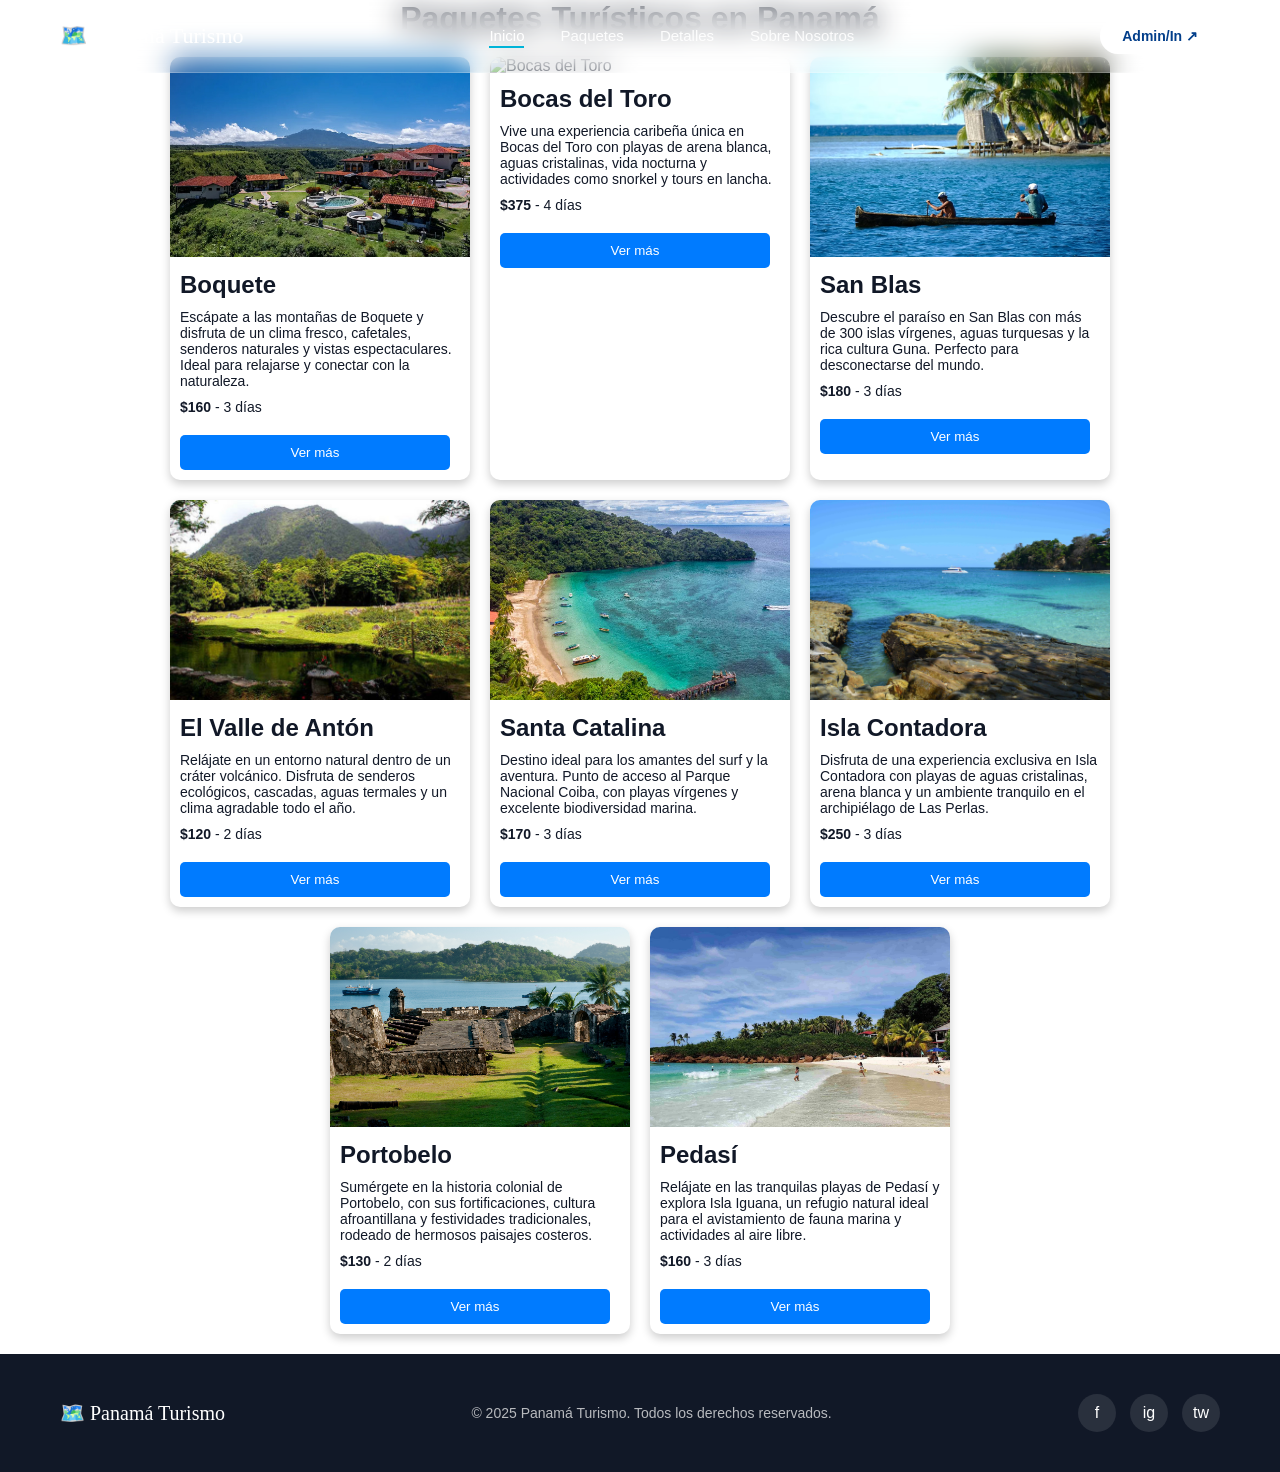
==== admin.html @ c40d99a5 "Cambios en navbar, footer y estilos generales" ====
<!DOCTYPE html>
<html lang="en">
<head>
    <meta charset="UTF-8">
    <link rel="stylesheet" href="css/adminE.css">
    <title>Administrador</title>
    <!--
    Archivo: admin.html
    Descripción: Panel administrativo simulado para visualizar reservas.
    -->
</head>
<body>
    
<script>
    const usuario = prompt("Usuario:");
    const password = prompt("Contraseña:");

    if (usuario !== "AdGS134" || password !== "grupo72026") {
        alert("Acceso denegado ");
        window.location.href = "paquetes.html"; // o index.html
    }
</script>
<h1 style="text-align:center;"> Panel de Administración</h1>

<div id="reservas"></div>

<script>
    const contenedor = document.getElementById("reservas");

    // Obtener reservas
    let reservas = JSON.parse(localStorage.getItem("reservas")) || [];

    if (reservas.length === 0) {
        contenedor.innerHTML = "<p>No hay reservas aún </p>";
    } else {
        reservas.forEach(r => {
            contenedor.innerHTML += `
        <div class="card-admin">
          <h3>${r.destino}</h3>
          <p><strong>Nombre:</strong> ${r.nombre}</p>
          <p><strong>Email:</strong> ${r.email}</p>
          <p><strong>Teléfono:</strong> ${r.telefono}</p>
          <p><strong>Fecha:</strong> ${r.fecha}</p>
          <p><strong>Personas:</strong> ${r.personas}</p>
          <p><strong>Notas:</strong> ${r.notas}</p>
        </div>
      `;
        });
    }
</script>

</body>
</html>
---- css/adminE.css ----
/* Fondo general */
body {
    font-family: 'Segoe UI', sans-serif;
    background: linear-gradient(135deg, #e3f2fd, #ffffff);
}

/* Contenedor */
#reservas {
    display: flex;
    flex-wrap: wrap;
    gap: 25px;
    padding: 30px;
    justify-content: center;
}

/* Tarjetas modernas */
.card-admin {
    width: 320px;
    background: white;
    border-radius: 15px;
    padding: 20px;
    box-shadow: 0 8px 20px rgba(0,0,0,0.15);
    transition: all 0.3s ease;
    position: relative;
}

/* Efecto hover */
.card-admin:hover {
    transform: translateY(-8px);
    box-shadow: 0 12px 25px rgba(0,0,0,0.2);
}

/* Título */
.card-admin h3 {
    color: #007BFF;
    margin-bottom: 10px;
}

/* Texto */
.card-admin p {
    margin: 6px 0;
    font-size: 14px;
}

/* Línea decorativa */
.card-admin::before {
    content: "";
    position: absolute;
    top: 0;
    left: 0;
    width: 100%;
    height: 5px;
    background: linear-gradient(90deg, #007BFF, #00c6ff);
    border-radius: 15px 15px 0 0;
}
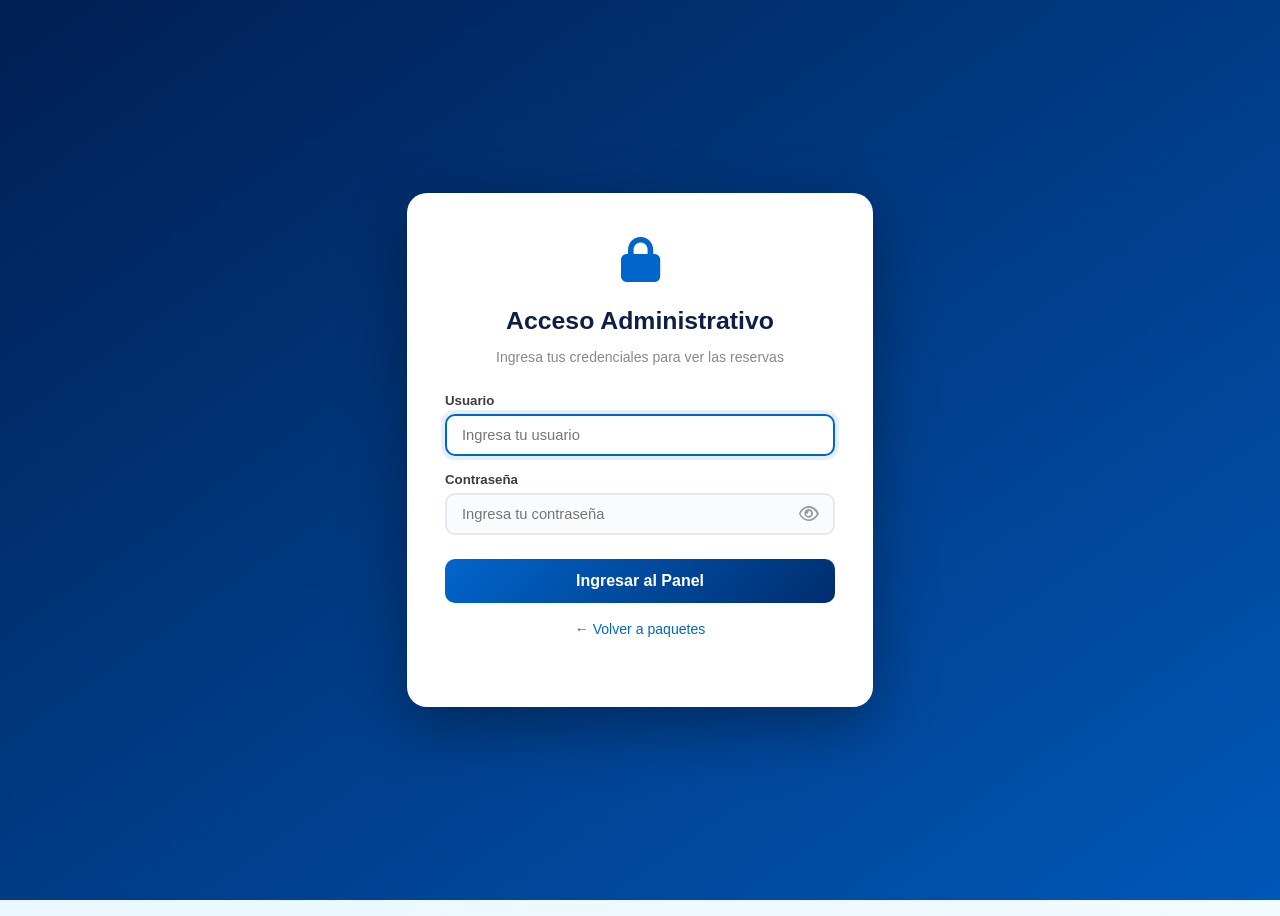
==== commit c6a64e27: "inicio de funcion web" ====
--- a/admin.html
+++ b/admin.html
@@ -1,53 +1,338 @@
 <!DOCTYPE html>
-<html lang="en">
+<html lang="es">
+
 <head>
     <meta charset="UTF-8">
+    <meta name="viewport" content="width=device-width, initial-scale=1">
+    <title>Panel de Administración - Viajes Panamá</title>
     <link rel="stylesheet" href="css/adminE.css">
-    <title>Administrador</title>
+    <!-- librería de íconos -->
+    <link rel="stylesheet" href="https://cdnjs.cloudflare.com/ajax/libs/font-awesome/6.5.0/css/all.min.css">
     <!--
-    Archivo: admin.html
-    Descripción: Panel administrativo simulado para visualizar reservas.
+   
     -->
+    <style>
+        .overlay-login {
+            position: fixed;
+            inset: 0;
+            background: linear-gradient(145deg, #001f52, #0057b8);
+            z-index: 2000;
+            display: flex;
+            justify-content: center;
+            align-items: center;
+        }
+
+        .login-card {
+            background: white;
+            border-radius: 20px;
+            padding: 42px 38px;
+            width: 100%;
+            max-width: 390px;
+            box-shadow: 0 20px 60px rgba(0, 0, 0, 0.35);
+            text-align: center;
+        }
+
+        .login-icono {
+            font-size: 2.8rem;
+            margin-bottom: 10px;
+            color: #0066cc;
+        }
+
+        .login-card h2 {
+            font-size: 1.55rem;
+            font-weight: 700;
+            color: #0e1f45;
+            margin-bottom: 6px;
+        }
+
+        .login-card>p {
+            color: #888;
+            font-size: 0.88rem;
+            margin-bottom: 28px;
+        }
+
+        .login-grupo {
+            margin-bottom: 16px;
+            text-align: left;
+        }
+
+        .login-grupo label {
+            display: block;
+            font-size: 0.83rem;
+            font-weight: 600;
+            color: #3c3c3c;
+            margin-bottom: 6px;
+        }
+
+        .login-grupo input {
+            width: 100%;
+            padding: 11px 15px;
+            border: 2px solid #e5e8f0;
+            border-radius: 10px;
+            font-size: 0.92rem;
+            font-family: inherit;
+            background: #fafbfc;
+            transition: border-color 0.3s, box-shadow 0.3s;
+            box-sizing: border-box;
+        }
+
+        .login-grupo input:focus {
+            outline: none;
+            border-color: #0066cc;
+            background: white;
+            box-shadow: 0 0 0 4px rgba(0, 102, 204, 0.1);
+        }
+
+        /* Campo contraseña con botón "ver" */
+        .campo-pass {
+            position: relative;
+        }
+
+        .campo-pass input {
+            padding-right: 44px;
+        }
+
+        .btn-ver-pass {
+            position: absolute;
+            right: 10px;
+            top: 50%;
+            transform: translateY(-50%);
+            background: none;
+            border: none;
+            cursor: pointer;
+            font-size: 1.1rem;
+            color: #999;
+            transition: color 0.2s;
+        }
+
+        .btn-ver-pass:hover {
+            color: #a2a2a2;
+        }
+
+        .btn-ingresar {
+            width: 100%;
+            padding: 13px;
+            background: linear-gradient(135deg, #0066cc, #002d6e);
+            color: white;
+            border: none;
+            border-radius: 10px;
+            font-size: 1rem;
+            font-weight: 600;
+            cursor: pointer;
+            font-family: inherit;
+            margin-top: 8px;
+            transition: all 0.3s;
+        }
+
+        .btn-ingresar:hover {
+            transform: translateY(-2px);
+            box-shadow: 0 6px 20px rgba(0, 102, 204, 0.4);
+        }
+
+        .link-volver {
+            margin-top: 18px;
+            font-size: 0.83rem;
+        }
+
+        .link-volver a {
+            color: #0066cc;
+            text-decoration: none;
+        }
+
+        .link-volver a:hover {
+            text-decoration: underline;
+        }
+
+        /* ---- CONTENIDO DEL PANEL ---- */
+        #contenido-admin {
+            display: none;
+        }
+
+        .admin-header {
+            display: flex;
+            align-items: center;
+            justify-content: space-between;
+            padding: 20px 30px 0;
+            flex-wrap: wrap;
+            gap: 12px;
+        }
+
+        .admin-header h1 {
+            font-size: 1.7rem;
+            color: #0e1f45;
+        }
+
+        .btn-limpiar {
+            background: #fff0f0;
+            color: #c0392b;
+            border: 1px solid #f5c6c6;
+            padding: 9px 20px;
+            border-radius: 8px;
+            font-size: 0.88rem;
+            font-weight: 600;
+            cursor: pointer;
+            font-family: inherit;
+            transition: all 0.25s;
+        }
+
+        .btn-limpiar:hover {
+            background: #dc3545;
+            color: white;
+            border-color: #dc3545;
+        }
+
+        .sin-reservas {
+            text-align: center;
+            padding: 50px 20px;
+            color: #888;
+            font-size: 1.05rem;
+        }
+
+        .card-admin-numero {
+            font-size: 0.75rem;
+            color: #aaa;
+            font-weight: 600;
+            margin-bottom: 6px;
+        }
+
+        /* ---- FONDO CELESTE DEL PANEL ---- */
+        body {
+            background: linear-gradient(160deg, #cce8ff, #e8f6ff, #f0faff);
+            min-height: 100vh;
+        }
+
+        #contenido-admin {
+            display: none;
+            background: linear-gradient(160deg, #cce8ff, #e8f6ff, #f0faff);
+            min-height: 100vh;
+        }
+    </style>
 </head>
+
 <body>
-    
-<script>
-    const usuario = prompt("Usuario:");
-    const password = prompt("Contraseña:");
-
-    if (usuario !== "AdGS134" || password !== "grupo72026") {
-        alert("Acceso denegado ");
-        window.location.href = "paquetes.html"; // o index.html
-    }
-</script>
-<h1 style="text-align:center;"> Panel de Administración</h1>
-
-<div id="reservas"></div>
-
-<script>
-    const contenedor = document.getElementById("reservas");
-
-    // Obtener reservas
-    let reservas = JSON.parse(localStorage.getItem("reservas")) || [];
-
-    if (reservas.length === 0) {
-        contenedor.innerHTML = "<p>No hay reservas aún </p>";
-    } else {
-        reservas.forEach(r => {
-            contenedor.innerHTML += `
-        <div class="card-admin">
-          <h3>${r.destino}</h3>
-          <p><strong>Nombre:</strong> ${r.nombre}</p>
-          <p><strong>Email:</strong> ${r.email}</p>
-          <p><strong>Teléfono:</strong> ${r.telefono}</p>
-          <p><strong>Fecha:</strong> ${r.fecha}</p>
-          <p><strong>Personas:</strong> ${r.personas}</p>
-          <p><strong>Notas:</strong> ${r.notas}</p>
+
+    <!-- ======== OVERLAY DE LOGIN ======== -->
+    <div id="overlay-login" class="overlay-login">
+        <div class="login-card">
+            <div class="login-icono"><i class="fa-solid fa-lock"></i></div>
+            <h2>Acceso Administrativo</h2>
+            <p>Ingresa tus credenciales para ver las reservas</p>
+
+            <form id="form-login">
+                <div class="login-grupo">
+                    <label for="login-usuario">Usuario</label>
+                    <input type="text" id="login-usuario" placeholder="Ingresa tu usuario" required autofocus>
+                </div>
+
+                <div class="login-grupo">
+                    <label for="login-password">Contraseña</label>
+                    <div class="campo-pass">
+                        <input type="password" id="login-password" placeholder="Ingresa tu contraseña" required>
+                        <button type="button" class="btn-ver-pass" id="btn-ver-pass"
+                            title="Mostrar/ocultar contraseña"><i class="fa-regular fa-eye"
+                                id="icono-ver-pass"></i></button>
+                    </div>
+                </div>
+
+                <button type="submit" class="btn-ingresar">Ingresar al Panel</button>
+            </form>
+
+            <p class="link-volver"><a href="paquetes.html">← Volver a paquetes</a></p>
         </div>
-      `;
+    </div>
+
+    <!-- ======== PANEL DE ADMINISTRACIÓN ======== -->
+    <div id="contenido-admin">
+        <div class="admin-header">
+            <h1><i class="fa-solid fa-clipboard-list"></i> Panel de Administración</h1>
+            <button class="btn-limpiar" id="btn-limpiar-admin"><i class="fa-solid fa-trash"></i> Limpiar todas las
+                reservas</button>
+        </div>
+        <div id="reservas"></div>
+    </div>
+
+    <script src="js/data.js"></script>
+    <script>
+
+        // ---- Lógica del formulario de login ----
+        document.getElementById('form-login').addEventListener('submit', function (e) {
+            e.preventDefault();
+
+            const usuario = document.getElementById('login-usuario').value.trim();
+            const password = document.getElementById('login-password').value;
+
+            // Verificar contra el array 'usuarios' definido en data.js
+            const usuarioValido = usuarios.find(function (u) {
+                return u.username === usuario && u.password === password;
+            });
+
+            if (usuarioValido) {
+                document.getElementById('overlay-login').style.display = 'none';
+                document.getElementById('contenido-admin').style.display = 'block';
+                cargarReservas();
+            } else {
+                alert('Usuario o contraseña incorrectos.');
+                document.getElementById('login-password').value = '';
+                document.getElementById('login-password').focus();
+            }
         });
-    }
-</script>
+
+        // ---- Botón mostrar / ocultar contraseña ----
+        document.getElementById('btn-ver-pass').addEventListener('click', function () {
+            const input = document.getElementById('login-password');
+            const icono = document.getElementById('icono-ver-pass');
+            if (input.type === 'password') {
+                input.type = 'text';
+                icono.className = 'fa-regular fa-eye-slash';
+            } else {
+                input.type = 'password';
+                icono.className = 'fa-regular fa-eye';
+            }
+        });
+
+        // ---- Cargar y mostrar las reservas guardadas en localStorage ----
+        function cargarReservas() {
+            const contenedor = document.getElementById('reservas');
+            const reservas = JSON.parse(localStorage.getItem('reservas')) || [];
+
+            if (reservas.length === 0) {
+                contenedor.innerHTML = '<p class="sin-reservas"><i class="fa-solid fa-inbox"></i> No hay reservas registradas aún.</p>';
+                return;
+            }
+
+            contenedor.innerHTML = '';
+            reservas.forEach(function (r, index) {
+                contenedor.innerHTML += `
+                    <div class="card-admin">
+                        <div class="card-admin-numero">Reserva #${index + 1}</div>
+                        <h3>${r.destino}</h3>
+                        <p><strong><i class="fa-solid fa-user"></i> Nombre:</strong> ${r.nombre}</p>
+                        <p><strong><i class="fa-solid fa-envelope"></i> Email:</strong> ${r.email}</p>
+                        <p><strong><i class="fa-solid fa-phone"></i> Teléfono:</strong> ${r.telefono}</p>
+                        <p><strong><i class="fa-solid fa-calendar"></i> Fecha:</strong> ${r.fecha}</p>
+                        <p><strong><i class="fa-solid fa-users"></i> Personas:</strong> ${r.personas}</p>
+                        <p><strong><i class="fa-solid fa-note-sticky"></i> Notas:</strong> ${r.notas || 'Ninguna'}</p>
+                    </div>
+                `;
+            });
+        }
+
+        // ---- Limpiar todas las reservas ----
+        document.getElementById('btn-limpiar-admin').addEventListener('click', function () {
+            const reservas = JSON.parse(localStorage.getItem('reservas')) || [];
+            if (reservas.length === 0) {
+                alert('No hay reservas que eliminar.');
+                return;
+            }
+            if (confirm('¿Estás seguro de eliminar TODAS las reservas? Esta acción no se puede deshacer.')) {
+                localStorage.removeItem('reservas');
+                cargarReservas();
+                alert('Reservas eliminadas correctamente.');
+            }
+        });
+
+    </script>
 
 </body>
+
 </html>
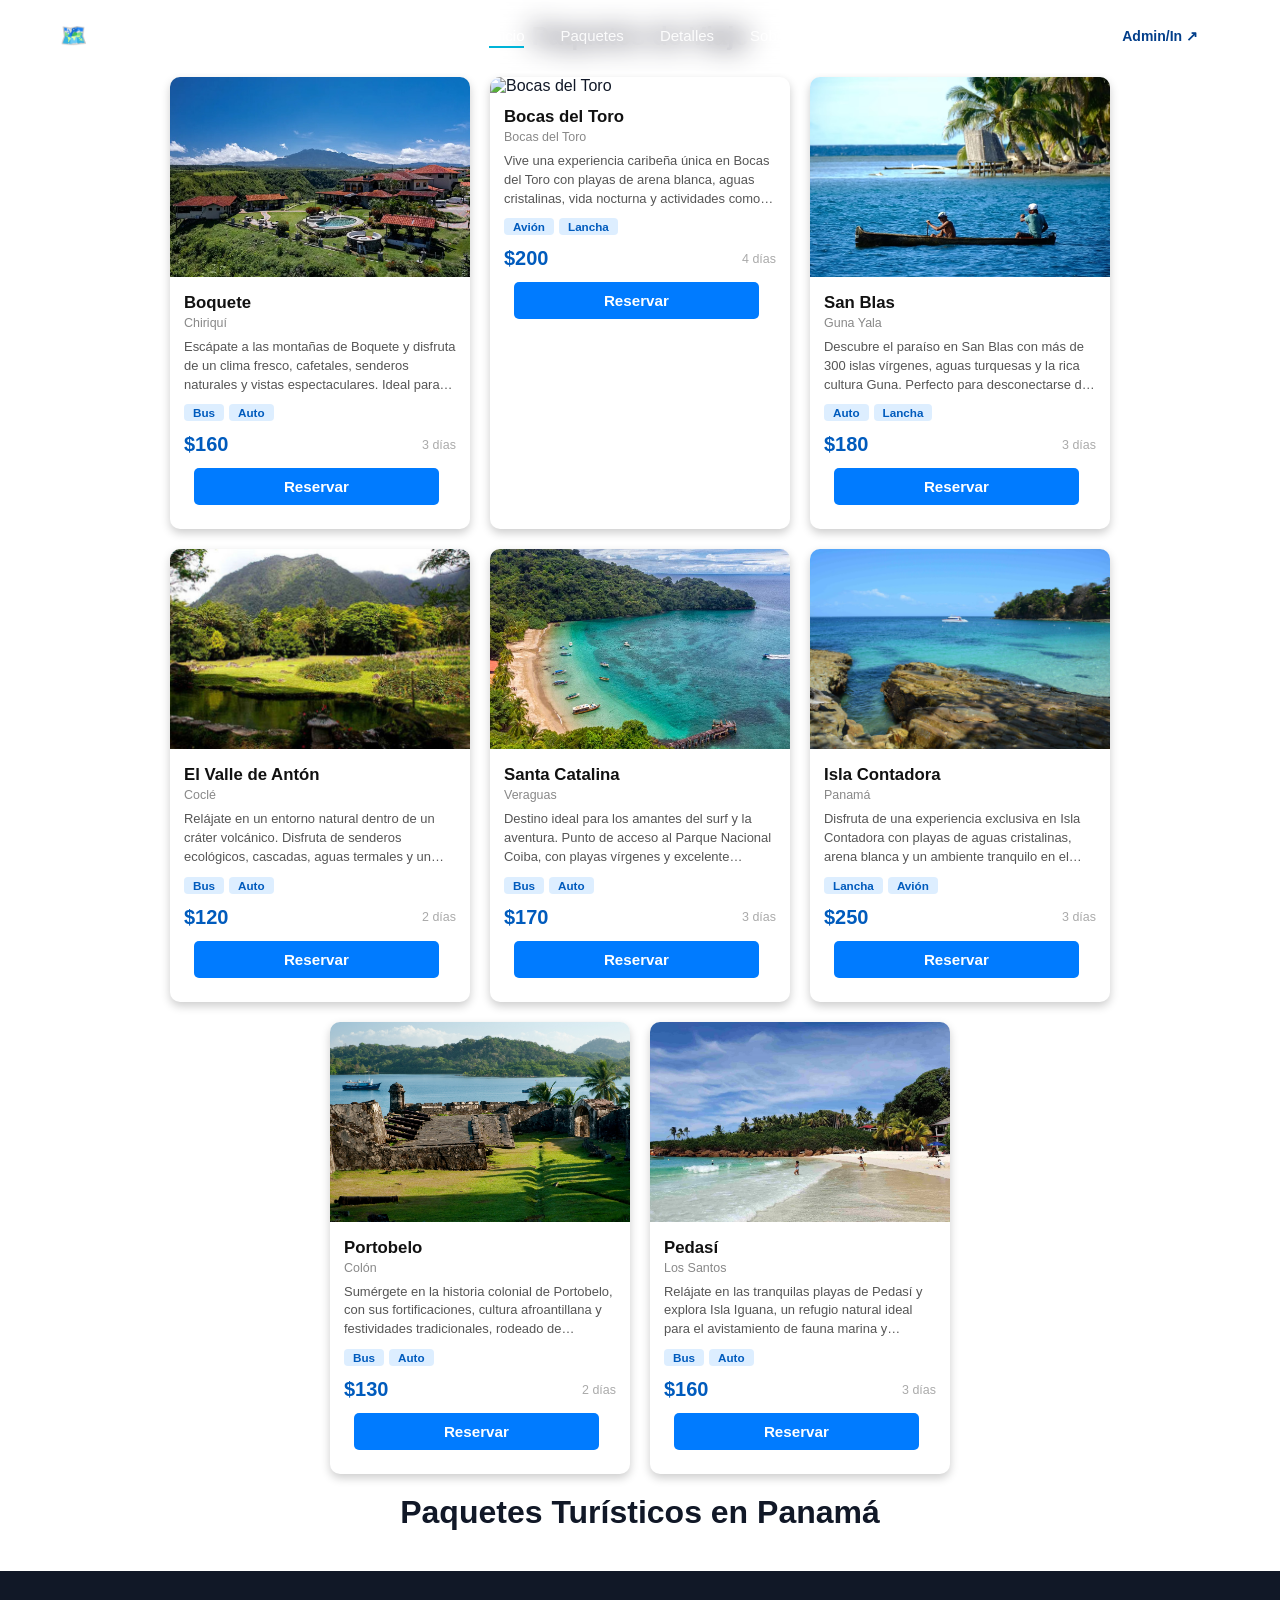
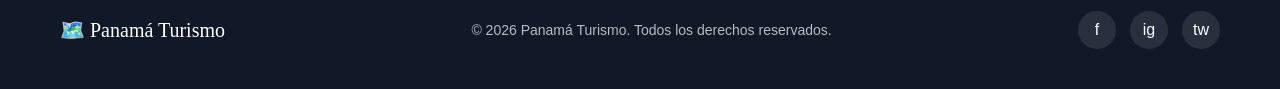
==== commit e14e7f62: "Cambios de cosas innecesarias" ====
--- a/admin.html
+++ b/admin.html
@@ -1,338 +1,80 @@
 <!DOCTYPE html>
-<html lang="es">
-
+<html lang="en">
 <head>
     <meta charset="UTF-8">
-    <meta name="viewport" content="width=device-width, initial-scale=1">
-    <title>Panel de Administración - Viajes Panamá</title>
     <link rel="stylesheet" href="css/adminE.css">
-    <!-- librería de íconos -->
-    <link rel="stylesheet" href="https://cdnjs.cloudflare.com/ajax/libs/font-awesome/6.5.0/css/all.min.css">
+    <link rel="stylesheet" href="css/index.css">
+    <title>Administrador</title>
     <!--
-   
+    Archivo: admin.html
+    Descripción: Panel administrativo simulado para visualizar reservas.
     -->
-    <style>
-        .overlay-login {
-            position: fixed;
-            inset: 0;
-            background: linear-gradient(145deg, #001f52, #0057b8);
-            z-index: 2000;
-            display: flex;
-            justify-content: center;
-            align-items: center;
-        }
-
-        .login-card {
-            background: white;
-            border-radius: 20px;
-            padding: 42px 38px;
-            width: 100%;
-            max-width: 390px;
-            box-shadow: 0 20px 60px rgba(0, 0, 0, 0.35);
-            text-align: center;
-        }
-
-        .login-icono {
-            font-size: 2.8rem;
-            margin-bottom: 10px;
-            color: #0066cc;
-        }
-
-        .login-card h2 {
-            font-size: 1.55rem;
-            font-weight: 700;
-            color: #0e1f45;
-            margin-bottom: 6px;
-        }
-
-        .login-card>p {
-            color: #888;
-            font-size: 0.88rem;
-            margin-bottom: 28px;
-        }
-
-        .login-grupo {
-            margin-bottom: 16px;
-            text-align: left;
-        }
-
-        .login-grupo label {
-            display: block;
-            font-size: 0.83rem;
-            font-weight: 600;
-            color: #3c3c3c;
-            margin-bottom: 6px;
-        }
-
-        .login-grupo input {
-            width: 100%;
-            padding: 11px 15px;
-            border: 2px solid #e5e8f0;
-            border-radius: 10px;
-            font-size: 0.92rem;
-            font-family: inherit;
-            background: #fafbfc;
-            transition: border-color 0.3s, box-shadow 0.3s;
-            box-sizing: border-box;
-        }
-
-        .login-grupo input:focus {
-            outline: none;
-            border-color: #0066cc;
-            background: white;
-            box-shadow: 0 0 0 4px rgba(0, 102, 204, 0.1);
-        }
-
-        /* Campo contraseña con botón "ver" */
-        .campo-pass {
-            position: relative;
-        }
-
-        .campo-pass input {
-            padding-right: 44px;
-        }
-
-        .btn-ver-pass {
-            position: absolute;
-            right: 10px;
-            top: 50%;
-            transform: translateY(-50%);
-            background: none;
-            border: none;
-            cursor: pointer;
-            font-size: 1.1rem;
-            color: #999;
-            transition: color 0.2s;
-        }
-
-        .btn-ver-pass:hover {
-            color: #a2a2a2;
-        }
-
-        .btn-ingresar {
-            width: 100%;
-            padding: 13px;
-            background: linear-gradient(135deg, #0066cc, #002d6e);
-            color: white;
-            border: none;
-            border-radius: 10px;
-            font-size: 1rem;
-            font-weight: 600;
-            cursor: pointer;
-            font-family: inherit;
-            margin-top: 8px;
-            transition: all 0.3s;
-        }
-
-        .btn-ingresar:hover {
-            transform: translateY(-2px);
-            box-shadow: 0 6px 20px rgba(0, 102, 204, 0.4);
-        }
-
-        .link-volver {
-            margin-top: 18px;
-            font-size: 0.83rem;
-        }
-
-        .link-volver a {
-            color: #0066cc;
-            text-decoration: none;
-        }
-
-        .link-volver a:hover {
-            text-decoration: underline;
-        }
-
-        /* ---- CONTENIDO DEL PANEL ---- */
-        #contenido-admin {
-            display: none;
-        }
-
-        .admin-header {
-            display: flex;
-            align-items: center;
-            justify-content: space-between;
-            padding: 20px 30px 0;
-            flex-wrap: wrap;
-            gap: 12px;
-        }
-
-        .admin-header h1 {
-            font-size: 1.7rem;
-            color: #0e1f45;
-        }
-
-        .btn-limpiar {
-            background: #fff0f0;
-            color: #c0392b;
-            border: 1px solid #f5c6c6;
-            padding: 9px 20px;
-            border-radius: 8px;
-            font-size: 0.88rem;
-            font-weight: 600;
-            cursor: pointer;
-            font-family: inherit;
-            transition: all 0.25s;
-        }
-
-        .btn-limpiar:hover {
-            background: #dc3545;
-            color: white;
-            border-color: #dc3545;
-        }
-
-        .sin-reservas {
-            text-align: center;
-            padding: 50px 20px;
-            color: #888;
-            font-size: 1.05rem;
-        }
-
-        .card-admin-numero {
-            font-size: 0.75rem;
-            color: #aaa;
-            font-weight: 600;
-            margin-bottom: 6px;
-        }
-
-        /* ---- FONDO CELESTE DEL PANEL ---- */
-        body {
-            background: linear-gradient(160deg, #cce8ff, #e8f6ff, #f0faff);
-            min-height: 100vh;
-        }
-
-        #contenido-admin {
-            display: none;
-            background: linear-gradient(160deg, #cce8ff, #e8f6ff, #f0faff);
-            min-height: 100vh;
-        }
-    </style>
 </head>
-
 <body>
 
-    <!-- ======== OVERLAY DE LOGIN ======== -->
-    <div id="overlay-login" class="overlay-login">
-        <div class="login-card">
-            <div class="login-icono"><i class="fa-solid fa-lock"></i></div>
-            <h2>Acceso Administrativo</h2>
-            <p>Ingresa tus credenciales para ver las reservas</p>
+<!-- ══════════════ NAVBAR ══════════════ -->
+<nav id="navbar">
+    <a href="index.html" class="nav-logo">
+        <span>🗺️</span> Panamá Turismo
+    </a>
+    <ul class="nav-links">
+        <li><a href="index.html" class="active">Inicio</a></li>
+        <li><a href="paquetes.html">Paquetes</a></li>
+        <li><a href="detalle.html">Detalles</a></li>
+        <li><a href="contacto.html">Sobre Nosotros</a></li>
+    </ul>
+    <a href="admin.html" class="nav-admin">Admin/In ↗</a>
+</nav>
+    
+<script>
+    const usuario = prompt("Usuario:");
+    const password = prompt("Contraseña:");
 
-            <form id="form-login">
-                <div class="login-grupo">
-                    <label for="login-usuario">Usuario</label>
-                    <input type="text" id="login-usuario" placeholder="Ingresa tu usuario" required autofocus>
-                </div>
+    if (usuario !== "AdGS134" || password !== "grupo72026") {
+        alert("Acceso denegado ");
+        window.location.href = "paquetes.html"; // o index.html
+    }
+</script>
+<h1 style="text-align:center;"> Panel de Administración</h1>
 
-                <div class="login-grupo">
-                    <label for="login-password">Contraseña</label>
-                    <div class="campo-pass">
-                        <input type="password" id="login-password" placeholder="Ingresa tu contraseña" required>
-                        <button type="button" class="btn-ver-pass" id="btn-ver-pass"
-                            title="Mostrar/ocultar contraseña"><i class="fa-regular fa-eye"
-                                id="icono-ver-pass"></i></button>
-                    </div>
-                </div>
+<div id="reservas"></div>
 
-                <button type="submit" class="btn-ingresar">Ingresar al Panel</button>
-            </form>
+<script>
+    const contenedor = document.getElementById("reservas");
 
-            <p class="link-volver"><a href="paquetes.html">← Volver a paquetes</a></p>
+    // Obtener reservas
+    let reservas = JSON.parse(localStorage.getItem("reservas")) || [];
+
+    if (reservas.length === 0) {
+        contenedor.innerHTML = "<p>No hay reservas aún </p>";
+    } else {
+        reservas.forEach(r => {
+            contenedor.innerHTML += `
+        <div class="card-admin">
+          <h3>${r.destino}</h3>
+          <p><strong>Nombre:</strong> ${r.nombre}</p>
+          <p><strong>Email:</strong> ${r.email}</p>
+          <p><strong>Teléfono:</strong> ${r.telefono}</p>
+          <p><strong>Fecha:</strong> ${r.fecha}</p>
+          <p><strong>Personas:</strong> ${r.personas}</p>
+          <p><strong>Notas:</strong> ${r.notas}</p>
         </div>
+      `;
+        });
+    }
+</script>
+<!-- ══════════════ FOOTER ══════════════ -->
+<footer>
+    <div class="footer-logo">🗺️ Panamá Turismo</div>
+    <p class="footer-copy">© 2026 Panamá Turismo. Todos los derechos reservados.</p>
+    <div class="footer-social">
+        <a href="#" title="Facebook">f</a>
+        <a href="#" title="Instagram">ig</a>
+        <a href="#" title="Twitter">tw</a>
     </div>
+</footer>
 
-    <!-- ======== PANEL DE ADMINISTRACIÓN ======== -->
-    <div id="contenido-admin">
-        <div class="admin-header">
-            <h1><i class="fa-solid fa-clipboard-list"></i> Panel de Administración</h1>
-            <button class="btn-limpiar" id="btn-limpiar-admin"><i class="fa-solid fa-trash"></i> Limpiar todas las
-                reservas</button>
-        </div>
-        <div id="reservas"></div>
-    </div>
-
-    <script src="js/data.js"></script>
-    <script>
-
-        // ---- Lógica del formulario de login ----
-        document.getElementById('form-login').addEventListener('submit', function (e) {
-            e.preventDefault();
-
-            const usuario = document.getElementById('login-usuario').value.trim();
-            const password = document.getElementById('login-password').value;
-
-            // Verificar contra el array 'usuarios' definido en data.js
-            const usuarioValido = usuarios.find(function (u) {
-                return u.username === usuario && u.password === password;
-            });
-
-            if (usuarioValido) {
-                document.getElementById('overlay-login').style.display = 'none';
-                document.getElementById('contenido-admin').style.display = 'block';
-                cargarReservas();
-            } else {
-                alert('Usuario o contraseña incorrectos.');
-                document.getElementById('login-password').value = '';
-                document.getElementById('login-password').focus();
-            }
-        });
-
-        // ---- Botón mostrar / ocultar contraseña ----
-        document.getElementById('btn-ver-pass').addEventListener('click', function () {
-            const input = document.getElementById('login-password');
-            const icono = document.getElementById('icono-ver-pass');
-            if (input.type === 'password') {
-                input.type = 'text';
-                icono.className = 'fa-regular fa-eye-slash';
-            } else {
-                input.type = 'password';
-                icono.className = 'fa-regular fa-eye';
-            }
-        });
-
-        // ---- Cargar y mostrar las reservas guardadas en localStorage ----
-        function cargarReservas() {
-            const contenedor = document.getElementById('reservas');
-            const reservas = JSON.parse(localStorage.getItem('reservas')) || [];
-
-            if (reservas.length === 0) {
-                contenedor.innerHTML = '<p class="sin-reservas"><i class="fa-solid fa-inbox"></i> No hay reservas registradas aún.</p>';
-                return;
-            }
-
-            contenedor.innerHTML = '';
-            reservas.forEach(function (r, index) {
-                contenedor.innerHTML += `
-                    <div class="card-admin">
-                        <div class="card-admin-numero">Reserva #${index + 1}</div>
-                        <h3>${r.destino}</h3>
-                        <p><strong><i class="fa-solid fa-user"></i> Nombre:</strong> ${r.nombre}</p>
-                        <p><strong><i class="fa-solid fa-envelope"></i> Email:</strong> ${r.email}</p>
-                        <p><strong><i class="fa-solid fa-phone"></i> Teléfono:</strong> ${r.telefono}</p>
-                        <p><strong><i class="fa-solid fa-calendar"></i> Fecha:</strong> ${r.fecha}</p>
-                        <p><strong><i class="fa-solid fa-users"></i> Personas:</strong> ${r.personas}</p>
-                        <p><strong><i class="fa-solid fa-note-sticky"></i> Notas:</strong> ${r.notas || 'Ninguna'}</p>
-                    </div>
-                `;
-            });
-        }
-
-        // ---- Limpiar todas las reservas ----
-        document.getElementById('btn-limpiar-admin').addEventListener('click', function () {
-            const reservas = JSON.parse(localStorage.getItem('reservas')) || [];
-            if (reservas.length === 0) {
-                alert('No hay reservas que eliminar.');
-                return;
-            }
-            if (confirm('¿Estás seguro de eliminar TODAS las reservas? Esta acción no se puede deshacer.')) {
-                localStorage.removeItem('reservas');
-                cargarReservas();
-                alert('Reservas eliminadas correctamente.');
-            }
-        });
-
-    </script>
-
+<!-- JS al final del body -->
+<script src="js/index.js"></script>
 </body>
-
 </html>
--- a/css/index.css
+++ b/css/index.css
@@ -0,0 +1,747 @@
+/* ═══════════════════════════════════════
+   index.css — Estilos página principal
+   Archivo: css/index.css
+═══════════════════════════════════════ */
+
+/* ── Variables globales ── */
+:root {
+    --azul:        #0077B6;
+    --azul-oscuro: #023E8A;
+    --turquesa:    #00B4D8;
+    --arena:       #F8F3EC;
+    --blanco:      #FFFFFF;
+    --gris:        #6B7280;
+    --negro:       #111827;
+    --verde:       #2D6A4F;
+}
+
+/* ── Reset ── */
+* {
+    margin: 0;
+    padding: 0;
+    box-sizing: border-box;
+}
+
+html {
+    scroll-behavior: smooth;
+}
+
+body {
+    font-family: 'DM Sans', sans-serif;
+    background: var(--blanco);
+    color: var(--negro);
+    overflow-x: hidden;
+}
+
+/* ════════════════════════════════
+   NAVBAR
+════════════════════════════════ */
+nav {
+    position: fixed;
+    top: 0; left: 0; right: 0;
+    z-index: 100;
+    display: flex;
+    align-items: center;
+    justify-content: space-between;
+    padding: 18px 60px;
+    background: rgba(255, 255, 255, 0.12);
+    backdrop-filter: blur(14px);
+    -webkit-backdrop-filter: blur(14px);
+    border-bottom: 1px solid rgba(255, 255, 255, 0.2);
+    transition: background 0.3s, border-color 0.3s, box-shadow 0.3s;
+}
+
+nav.scrolled {
+    background: rgba(255, 255, 255, 0.95);
+    border-bottom: 1px solid #e5e7eb;
+    box-shadow: 0 2px 20px rgba(0, 0, 0, 0.08);
+}
+
+nav.scrolled .nav-logo,
+nav.scrolled .nav-links a {
+    color: var(--negro);
+}
+
+nav.scrolled .nav-admin {
+    background: var(--azul);
+    color: white;
+}
+
+.nav-logo {
+    font-family: 'Playfair Display', serif;
+    font-size: 22px;
+    color: white;
+    text-decoration: none;
+    display: flex;
+    align-items: center;
+    gap: 8px;
+}
+
+.nav-links {
+    display: flex;
+    gap: 36px;
+    list-style: none;
+}
+
+.nav-links a {
+    text-decoration: none;
+    color: rgba(255, 255, 255, 0.9);
+    font-size: 15px;
+    font-weight: 500;
+    transition: color 0.2s;
+}
+
+.nav-links a:hover {
+    color: white;
+}
+
+.nav-links a.active {
+    color: white;
+    border-bottom: 2px solid var(--turquesa);
+    padding-bottom: 2px;
+}
+
+.nav-admin {
+    background: white;
+    color: var(--azul-oscuro);
+    border: none;
+    padding: 10px 22px;
+    border-radius: 25px;
+    font-size: 14px;
+    font-weight: 600;
+    cursor: pointer;
+    transition: all 0.3s;
+    text-decoration: none;
+    display: flex;
+    align-items: center;
+    gap: 6px;
+}
+
+.nav-admin:hover {
+    background: var(--turquesa);
+    color: white;
+    transform: translateY(-1px);
+}
+
+/* ════════════════════════════════
+   HERO
+════════════════════════════════ */
+#inicio {
+    position: relative;
+    min-height: 100vh;
+    display: flex;
+    align-items: center;
+    overflow: hidden;
+}
+
+.hero-bg {
+    position: absolute;
+    inset: 0;
+    background: linear-gradient(135deg, #023E8A 0%, #0077B6 40%, #00B4D8 100%);
+}
+
+.hero-bg::after {
+    content: '';
+    position: absolute;
+    inset: 0;
+    background-image:
+        radial-gradient(circle at 70% 40%, rgba(0, 180, 216, 0.3) 0%, transparent 50%),
+        radial-gradient(circle at 20% 80%, rgba(0, 60, 120, 0.4) 0%, transparent 40%);
+}
+
+.hero-img-wrap {
+    position: absolute;
+    right: 0; top: 0; bottom: 0;
+    width: 55%;
+    overflow: hidden;
+}
+
+.hero-img-wrap img {
+    width: 100%;
+    height: 100%;
+    object-fit: cover;
+    opacity: 0.55;
+}
+
+.hero-img-wrap::before {
+    content: '';
+    position: absolute;
+    inset: 0;
+    background: linear-gradient(to right, #023E8A 0%, transparent 60%);
+    z-index: 1;
+}
+
+.hero-content {
+    position: relative;
+    z-index: 2;
+    padding: 0 60px;
+    max-width: 600px;
+    animation: fadeUp 0.9s ease both;
+}
+
+@keyframes fadeUp {
+    from { opacity: 0; transform: translateY(30px); }
+    to   { opacity: 1; transform: translateY(0); }
+}
+
+.hero-eyebrow {
+    font-size: 13px;
+    letter-spacing: 4px;
+    text-transform: uppercase;
+    color: var(--turquesa);
+    margin-bottom: 16px;
+    font-weight: 500;
+}
+
+.hero-title {
+    font-family: 'Playfair Display', serif;
+    font-size: clamp(64px, 8vw, 100px);
+    font-weight: 900;
+    color: white;
+    line-height: 0.95;
+    margin-bottom: 18px;
+    letter-spacing: -2px;
+}
+
+.hero-subtitle {
+    font-size: 18px;
+    color: rgba(255, 255, 255, 0.8);
+    margin-bottom: 40px;
+    font-weight: 300;
+}
+
+.hero-btns {
+    display: flex;
+    gap: 14px;
+    flex-wrap: wrap;
+    margin-bottom: 50px;
+}
+
+.btn-primary {
+    background: white;
+    color: var(--azul-oscuro);
+    padding: 14px 32px;
+    border-radius: 30px;
+    font-size: 15px;
+    font-weight: 600;
+    text-decoration: none;
+    border: none;
+    cursor: pointer;
+    transition: all 0.3s;
+    display: inline-flex;
+    align-items: center;
+    gap: 8px;
+}
+
+.btn-primary:hover {
+    background: var(--turquesa);
+    color: white;
+    transform: translateY(-2px);
+    box-shadow: 0 8px 25px rgba(0, 180, 216, 0.4);
+}
+
+.btn-outline {
+    background: transparent;
+    color: white;
+    padding: 14px 32px;
+    border-radius: 30px;
+    font-size: 15px;
+    font-weight: 600;
+    text-decoration: none;
+    border: 2px solid rgba(255, 255, 255, 0.5);
+    cursor: pointer;
+    transition: all 0.3s;
+}
+
+.btn-outline:hover {
+    border-color: white;
+    background: rgba(255, 255, 255, 0.1);
+}
+
+.hero-tags {
+    display: flex;
+    gap: 10px;
+    flex-wrap: wrap;
+}
+
+.hero-tag {
+    background: rgba(255, 255, 255, 0.15);
+    border: 1px solid rgba(255, 255, 255, 0.25);
+    color: white;
+    padding: 8px 18px;
+    border-radius: 20px;
+    font-size: 13px;
+    cursor: pointer;
+    transition: all 0.2s;
+    backdrop-filter: blur(6px);
+}
+
+.hero-tag:hover,
+.hero-tag.active {
+    background: var(--turquesa);
+    border-color: var(--turquesa);
+}
+
+/* ════════════════════════════════
+   SECCIONES — ESTILOS COMUNES
+════════════════════════════════ */
+section {
+    padding: 90px 60px;
+}
+
+.section-eyebrow {
+    font-size: 12px;
+    letter-spacing: 4px;
+    text-transform: uppercase;
+    color: var(--turquesa);
+    font-weight: 600;
+    margin-bottom: 10px;
+}
+
+.section-title {
+    font-family: 'Playfair Display', serif;
+    font-size: clamp(32px, 4vw, 48px);
+    font-weight: 700;
+    color: var(--negro);
+    margin-bottom: 10px;
+    line-height: 1.15;
+}
+
+.section-sub {
+    color: var(--gris);
+    font-size: 16px;
+    margin-bottom: 36px;
+}
+
+.section-header {
+    display: flex;
+    align-items: flex-end;
+    justify-content: space-between;
+    margin-bottom: 48px;
+}
+
+.btn-ver-todos {
+    background: transparent;
+    border: 2px solid var(--azul);
+    color: var(--azul);
+    padding: 10px 24px;
+    border-radius: 25px;
+    font-size: 14px;
+    font-weight: 600;
+    cursor: pointer;
+    text-decoration: none;
+    transition: all 0.3s;
+    white-space: nowrap;
+}
+
+.btn-ver-todos:hover {
+    background: var(--azul);
+    color: white;
+}
+
+/* ════════════════════════════════
+   DESTINOS DESTACADOS
+════════════════════════════════ */
+#destinos {
+    background: var(--arena);
+}
+
+.destinos-grid {
+    display: grid;
+    grid-template-columns: repeat(3, 1fr);
+    gap: 24px;
+}
+
+.destino-card {
+    border-radius: 16px;
+    overflow: hidden;
+    background: white;
+    box-shadow: 0 4px 20px rgba(0, 0, 0, 0.08);
+    transition: transform 0.3s, box-shadow 0.3s;
+    cursor: pointer;
+    text-decoration: none;
+    display: block;
+}
+
+.destino-card:hover {
+    transform: translateY(-8px);
+    box-shadow: 0 16px 40px rgba(0, 0, 0, 0.15);
+}
+
+.destino-img {
+    position: relative;
+    height: 220px;
+    overflow: hidden;
+}
+
+.destino-img img {
+    width: 100%;
+    height: 100%;
+    object-fit: cover;
+    transition: transform 0.4s;
+}
+
+.destino-card:hover .destino-img img {
+    transform: scale(1.08);
+}
+
+.destino-badge {
+    position: absolute;
+    top: 14px; left: 14px;
+    color: white;
+    font-size: 11px;
+    font-weight: 600;
+    padding: 5px 12px;
+    border-radius: 20px;
+    letter-spacing: 1px;
+    text-transform: uppercase;
+}
+
+.destino-badge.nuevo   { background: var(--verde); }
+.destino-badge.vendido { background: #D62828; }
+.destino-badge.popular { background: #F77F00; }
+
+.destino-info {
+    padding: 20px;
+}
+
+.destino-info h3 {
+    font-family: 'Playfair Display', serif;
+    font-size: 20px;
+    color: var(--negro);
+    margin-bottom: 6px;
+}
+
+.destino-precio {
+    color: var(--azul);
+    font-weight: 700;
+    font-size: 16px;
+}
+
+.destino-precio span {
+    color: var(--gris);
+    font-weight: 400;
+    font-size: 13px;
+}
+
+/* ════════════════════════════════
+   PAQUETES / OFERTAS
+════════════════════════════════ */
+#paquetes {
+    background: white;
+}
+
+.paquetes-grid {
+    display: grid;
+    grid-template-columns: repeat(3, 1fr);
+    gap: 28px;
+}
+
+.paquete-card {
+    border-radius: 16px;
+    overflow: hidden;
+    border: 2px solid #e5e7eb;
+    transition: all 0.3s;
+    cursor: pointer;
+    position: relative;
+}
+
+.paquete-card:hover {
+    border-color: var(--turquesa);
+    box-shadow: 0 12px 35px rgba(0, 119, 182, 0.15);
+    transform: translateY(-4px);
+}
+
+.paquete-card.destacado {
+    border-color: var(--azul);
+    box-shadow: 0 8px 30px rgba(0, 119, 182, 0.2);
+}
+
+.paquete-label {
+    position: absolute;
+    top: -1px; left: 50%;
+    transform: translateX(-50%);
+    background: var(--azul);
+    color: white;
+    font-size: 11px;
+    font-weight: 700;
+    letter-spacing: 2px;
+    text-transform: uppercase;
+    padding: 5px 18px;
+    border-radius: 0 0 10px 10px;
+}
+
+.paquete-foto {
+    height: 180px;
+    overflow: hidden;
+    background: #e5e7eb;
+}
+
+.paquete-foto img {
+    width: 100%;
+    height: 100%;
+    object-fit: cover;
+}
+
+.paquete-body {
+    padding: 24px;
+}
+
+.paquete-tipo {
+    font-size: 11px;
+    letter-spacing: 2px;
+    text-transform: uppercase;
+    color: var(--gris);
+    margin-bottom: 8px;
+}
+
+.paquete-nombre {
+    font-family: 'Playfair Display', serif;
+    font-size: 22px;
+    margin-bottom: 10px;
+}
+
+.paquete-desc {
+    font-size: 14px;
+    color: var(--gris);
+    line-height: 1.6;
+    margin-bottom: 16px;
+}
+
+.paquete-precio {
+    font-size: 28px;
+    font-weight: 700;
+    color: var(--azul-oscuro);
+    margin-bottom: 4px;
+}
+
+.paquete-precio-sub {
+    font-size: 13px;
+    color: var(--gris);
+    margin-bottom: 20px;
+}
+
+.btn-paquete {
+    width: 100%;
+    padding: 13px;
+    background: var(--azul);
+    color: white;
+    border: none;
+    border-radius: 10px;
+    font-size: 15px;
+    font-weight: 600;
+    cursor: pointer;
+    transition: background 0.3s;
+    text-decoration: none;
+    display: block;
+    text-align: center;
+}
+
+.btn-paquete:hover {
+    background: var(--azul-oscuro);
+}
+
+/* ════════════════════════════════
+   BLOG / NOTICIAS
+════════════════════════════════ */
+#blog {
+    background: var(--arena);
+}
+
+.blog-grid {
+    display: grid;
+    grid-template-columns: 1fr 1fr;
+    gap: 28px;
+}
+
+.blog-card {
+    background: white;
+    border-radius: 16px;
+    overflow: hidden;
+    display: flex;
+    box-shadow: 0 4px 15px rgba(0, 0, 0, 0.07);
+    transition: transform 0.3s, box-shadow 0.3s;
+    cursor: pointer;
+    text-decoration: none;
+}
+
+.blog-card:hover {
+    transform: translateY(-5px);
+    box-shadow: 0 12px 30px rgba(0, 0, 0, 0.12);
+}
+
+.blog-img {
+    width: 130px;
+    flex-shrink: 0;
+    background: #e5e7eb;
+    overflow: hidden;
+}
+
+.blog-img img {
+    width: 100%;
+    height: 100%;
+    object-fit: cover;
+}
+
+.blog-body {
+    padding: 20px;
+}
+
+.blog-fecha {
+    font-size: 12px;
+    color: var(--turquesa);
+    font-weight: 600;
+    letter-spacing: 1px;
+    margin-bottom: 8px;
+}
+
+.blog-titulo {
+    font-family: 'Playfair Display', serif;
+    font-size: 17px;
+    color: var(--negro);
+    margin-bottom: 8px;
+    line-height: 1.3;
+}
+
+.blog-extracto {
+    font-size: 13px;
+    color: var(--gris);
+    line-height: 1.6;
+}
+
+/* ════════════════════════════════
+   TESTIMONIOS
+════════════════════════════════ */
+#testimonios {
+    background: white;
+}
+
+.testi-grid {
+    display: grid;
+    grid-template-columns: 1fr 1fr;
+    gap: 24px;
+}
+
+.testi-card {
+    background: var(--arena);
+    border-radius: 16px;
+    padding: 28px;
+    position: relative;
+    border-left: 4px solid var(--turquesa);
+}
+
+.testi-quote {
+    position: absolute;
+    top: 20px; right: 24px;
+    font-size: 60px;
+    color: var(--turquesa);
+    opacity: 0.2;
+    font-family: Georgia, serif;
+    line-height: 1;
+}
+
+.testi-stars {
+    color: #F59E0B;
+    font-size: 16px;
+    margin-bottom: 12px;
+}
+
+.testi-texto {
+    font-size: 15px;
+    color: var(--negro);
+    line-height: 1.7;
+    margin-bottom: 20px;
+    font-style: italic;
+}
+
+.testi-autor {
+    display: flex;
+    align-items: center;
+    gap: 12px;
+}
+
+.testi-avatar {
+    width: 44px;
+    height: 44px;
+    border-radius: 50%;
+    background: var(--azul);
+    color: white;
+    display: flex;
+    align-items: center;
+    justify-content: center;
+    font-weight: 700;
+    font-size: 16px;
+    flex-shrink: 0;
+}
+
+.testi-nombre {
+    font-weight: 600;
+    font-size: 15px;
+}
+
+.testi-pais {
+    font-size: 13px;
+    color: var(--gris);
+}
+
+/* ════════════════════════════════
+   FOOTER
+════════════════════════════════ */
+footer {
+    background: var(--negro);
+    color: rgba(255, 255, 255, 0.7);
+    padding: 40px 60px;
+    display: flex;
+    align-items: center;
+    justify-content: space-between;
+}
+
+.footer-logo {
+    font-family: 'Playfair Display', serif;
+    font-size: 20px;
+    color: white;
+}
+
+.footer-copy {
+    font-size: 14px;
+}
+
+.footer-social {
+    display: flex;
+    gap: 14px;
+}
+
+.footer-social a {
+    width: 38px;
+    height: 38px;
+    border-radius: 50%;
+    background: rgba(255, 255, 255, 0.1);
+    color: white;
+    display: flex;
+    align-items: center;
+    justify-content: center;
+    text-decoration: none;
+    font-size: 16px;
+    transition: background 0.3s;
+}
+
+.footer-social a:hover {
+    background: var(--turquesa);
+}
+
+/* ════════════════════════════════
+   RESPONSIVE — MÓVIL
+════════════════════════════════ */
+@media (max-width: 900px) {
+    nav { padding: 16px 24px; }
+    .nav-links { display: none; }
+    section { padding: 60px 24px; }
+    .hero-content { padding: 0 24px; }
+    .hero-img-wrap { width: 100%; opacity: 0.3; }
+    .destinos-grid,
+    .paquetes-grid,
+    .testi-grid { grid-template-columns: 1fr; }
+    .blog-grid { grid-template-columns: 1fr; }
+    .section-header { flex-direction: column; align-items: flex-start; gap: 16px; }
+    footer { flex-direction: column; gap: 20px; text-align: center; }
+}
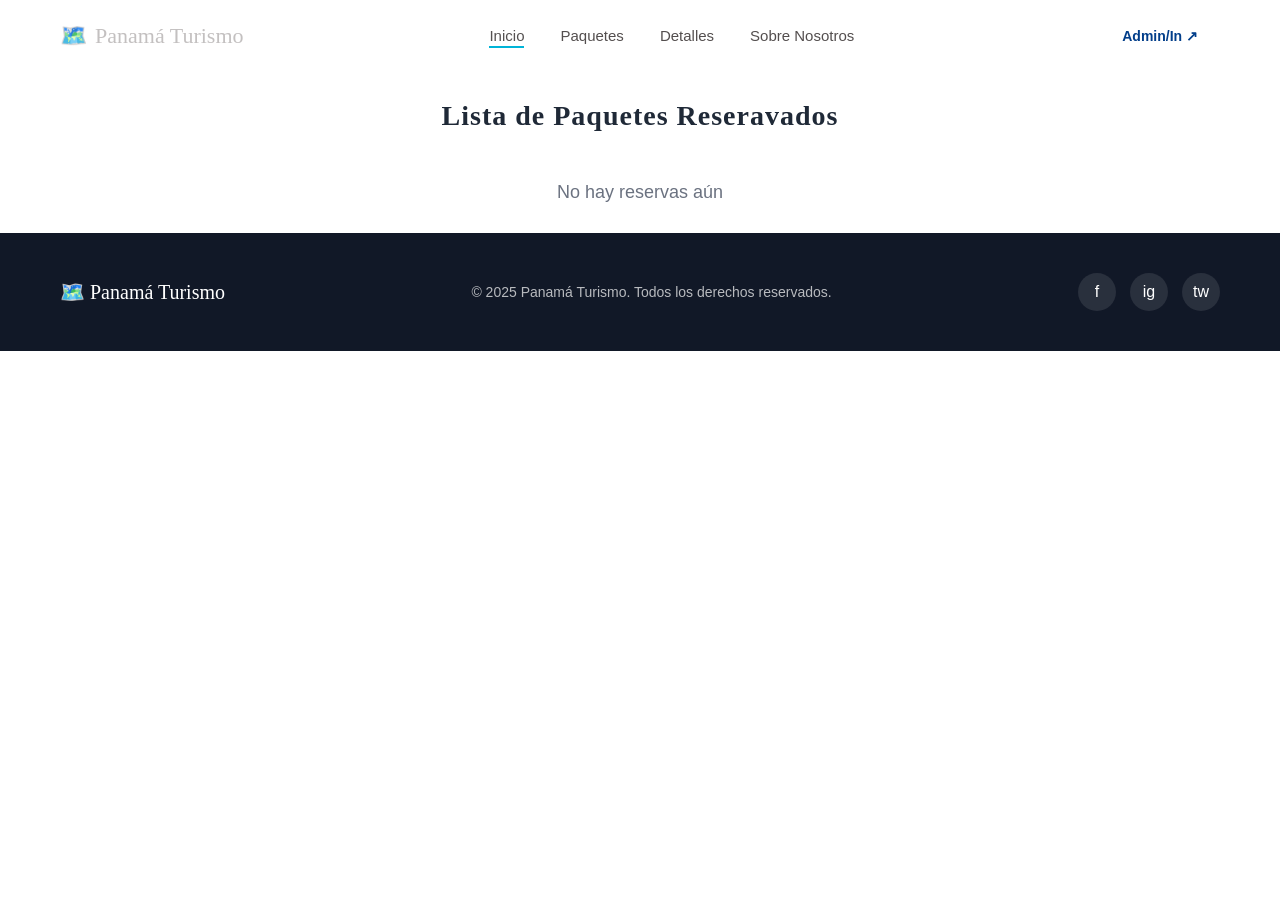
==== commit 9644a0a7: "Unificacion de las paginas" ====
--- a/admin.html
+++ b/admin.html
@@ -25,17 +25,7 @@
     </ul>
     <a href="admin.html" class="nav-admin">Admin/In ↗</a>
 </nav>
-    
-<script>
-    const usuario = prompt("Usuario:");
-    const password = prompt("Contraseña:");
-
-    if (usuario !== "AdGS134" || password !== "grupo72026") {
-        alert("Acceso denegado ");
-        window.location.href = "paquetes.html"; // o index.html
-    }
-</script>
-<h1 style="text-align:center;"> Panel de Administración</h1>
+<h1 style="text-align:center;"> Lista de Paquetes Reseravados</h1>
 
 <div id="reservas"></div>
 
@@ -63,18 +53,17 @@
         });
     }
 </script>
-<!-- ══════════════ FOOTER ══════════════ -->
 <footer>
     <div class="footer-logo">🗺️ Panamá Turismo</div>
-    <p class="footer-copy">© 2026 Panamá Turismo. Todos los derechos reservados.</p>
+    <p class="footer-copy">© 2025 Panamá Turismo. Todos los derechos reservados.</p>
     <div class="footer-social">
         <a href="#" title="Facebook">f</a>
         <a href="#" title="Instagram">ig</a>
         <a href="#" title="Twitter">tw</a>
     </div>
 </footer>
-
-<!-- JS al final del body -->
-<script src="js/index.js"></script>
+<!-- SCRIPT PARA ABRIR/CERRAR EL MODAL -->
+<script src="js/data.js"></script>
+<script src="js/app.js"></script>
 </body>
 </html>
--- a/css/adminE.css
+++ b/css/adminE.css
@@ -1,14 +1,25 @@
 /* Fondo general */
 body {
     font-family: 'Segoe UI', sans-serif;
-    background: linear-gradient(135deg, #e3f2fd, #ffffff);
+    background: linear-gradient(180deg, #f8fbff 0%, #eef5ff 100%);
+    padding-top: 100px;
+}
+
+/* Título */
+h1 {
+    text-align: center;
+    margin-bottom: 20px;
+    color: #1f2937;
+    font-size: 28px;
+    letter-spacing: 1px;
+    font-family: 'Playfair Display', serif;
 }
 
 /* Contenedor */
 #reservas {
     display: flex;
     flex-wrap: wrap;
-    gap: 25px;
+    gap: 30px;
     padding: 30px;
     justify-content: center;
 }
@@ -16,40 +27,59 @@
 /* Tarjetas modernas */
 .card-admin {
     width: 320px;
-    background: white;
-    border-radius: 15px;
-    padding: 20px;
-    box-shadow: 0 8px 20px rgba(0,0,0,0.15);
+    background: #ffffff;
+    border-radius: 18px;
+    padding: 22px;
+    box-shadow: 0 10px 25px rgba(0,0,0,0.12);
     transition: all 0.3s ease;
     position: relative;
+    overflow: hidden;
 }
 
-/* Efecto hover */
+/* Línea superior elegante */
+.card-admin::before {
+    content: "";
+    position: absolute;
+    top: 0;
+    left: 0;
+    width: 100%;
+    height: 6px;
+    background: linear-gradient(90deg, #007BFF, #00c6ff);
+}
+
+/* Hover PRO */
 .card-admin:hover {
-    transform: translateY(-8px);
-    box-shadow: 0 12px 25px rgba(0,0,0,0.2);
+    transform: translateY(-10px) scale(1.02);
+    box-shadow: 0 18px 35px rgba(0,0,0,0.18);
 }
 
 /* Título */
 .card-admin h3 {
     color: #007BFF;
-    margin-bottom: 10px;
+    margin-bottom: 12px;
+    font-size: 20px;
 }
 
 /* Texto */
 .card-admin p {
     margin: 6px 0;
     font-size: 14px;
+    color: #374151;
 }
 
-/* Línea decorativa */
-.card-admin::before {
-    content: "";
-    position: absolute;
-    top: 0;
-    left: 0;
-    width: 100%;
-    height: 5px;
-    background: linear-gradient(90deg, #007BFF, #00c6ff);
-    border-radius: 15px 15px 0 0;
+/* Labels (negritas) */
+.card-admin strong {
+    color: #111827;
+}
+
+/* Efecto separador */
+.card-admin p:not(:last-child) {
+    border-bottom: 1px solid #f1f1f1;
+    padding-bottom: 5px;
+}
+
+/* Mensaje vacío */
+#reservas p {
+    font-size: 18px;
+    color: #6b7280;
 }
--- a/css/index.css
+++ b/css/index.css
@@ -70,7 +70,7 @@
 .nav-logo {
     font-family: 'Playfair Display', serif;
     font-size: 22px;
-    color: white;
+    color: rgba(189, 185, 185, 0.9);
     text-decoration: none;
     display: flex;
     align-items: center;
@@ -85,7 +85,7 @@
 
 .nav-links a {
     text-decoration: none;
-    color: rgba(255, 255, 255, 0.9);
+    color: rgba(64, 59, 59, 0.9);
     font-size: 15px;
     font-weight: 500;
     transition: color 0.2s;
@@ -96,7 +96,7 @@
 }
 
 .nav-links a.active {
-    color: white;
+    color: rgba(67, 62, 62, 0.9);
     border-bottom: 2px solid var(--turquesa);
     padding-bottom: 2px;
 }
@@ -145,8 +145,8 @@
     position: absolute;
     inset: 0;
     background-image:
-        radial-gradient(circle at 70% 40%, rgba(0, 180, 216, 0.3) 0%, transparent 50%),
-        radial-gradient(circle at 20% 80%, rgba(0, 60, 120, 0.4) 0%, transparent 40%);
+            radial-gradient(circle at 70% 40%, rgba(0, 180, 216, 0.3) 0%, transparent 50%),
+            radial-gradient(circle at 20% 80%, rgba(0, 60, 120, 0.4) 0%, transparent 40%);
 }
 
 .hero-img-wrap {
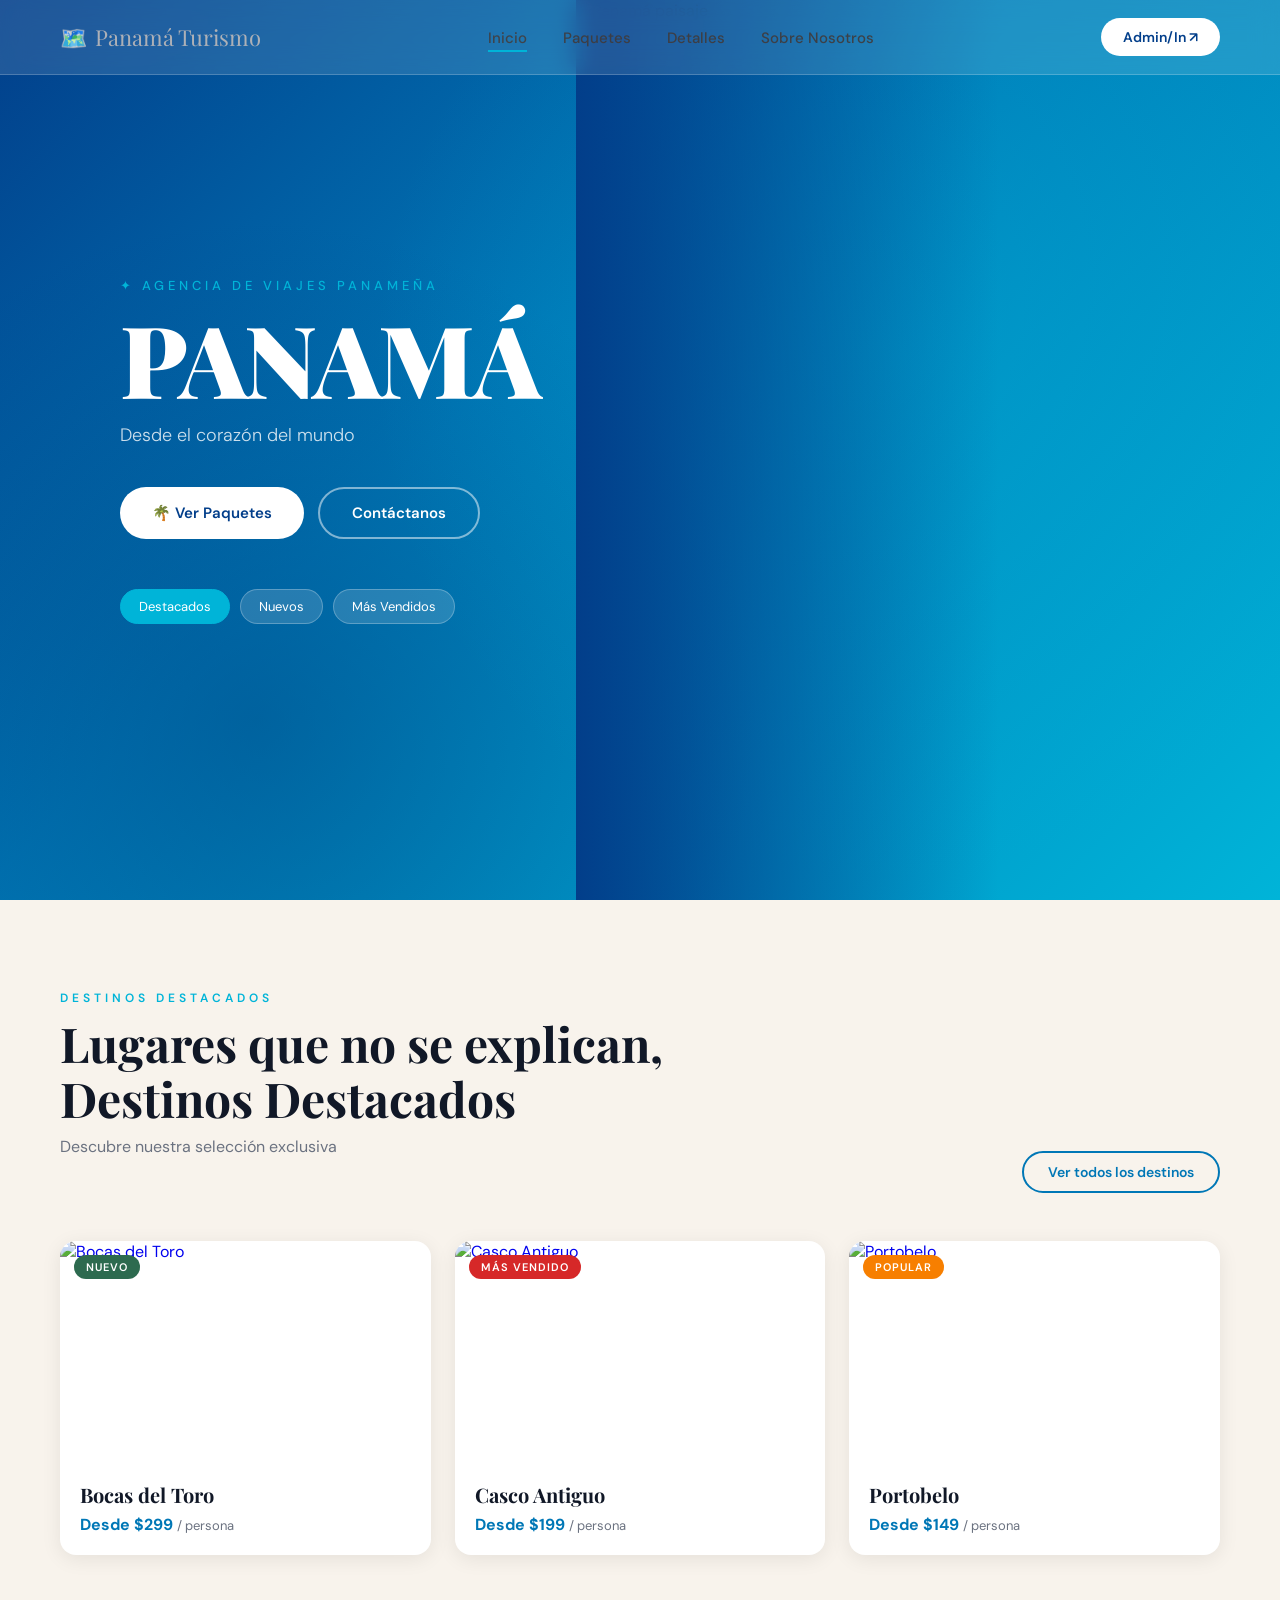
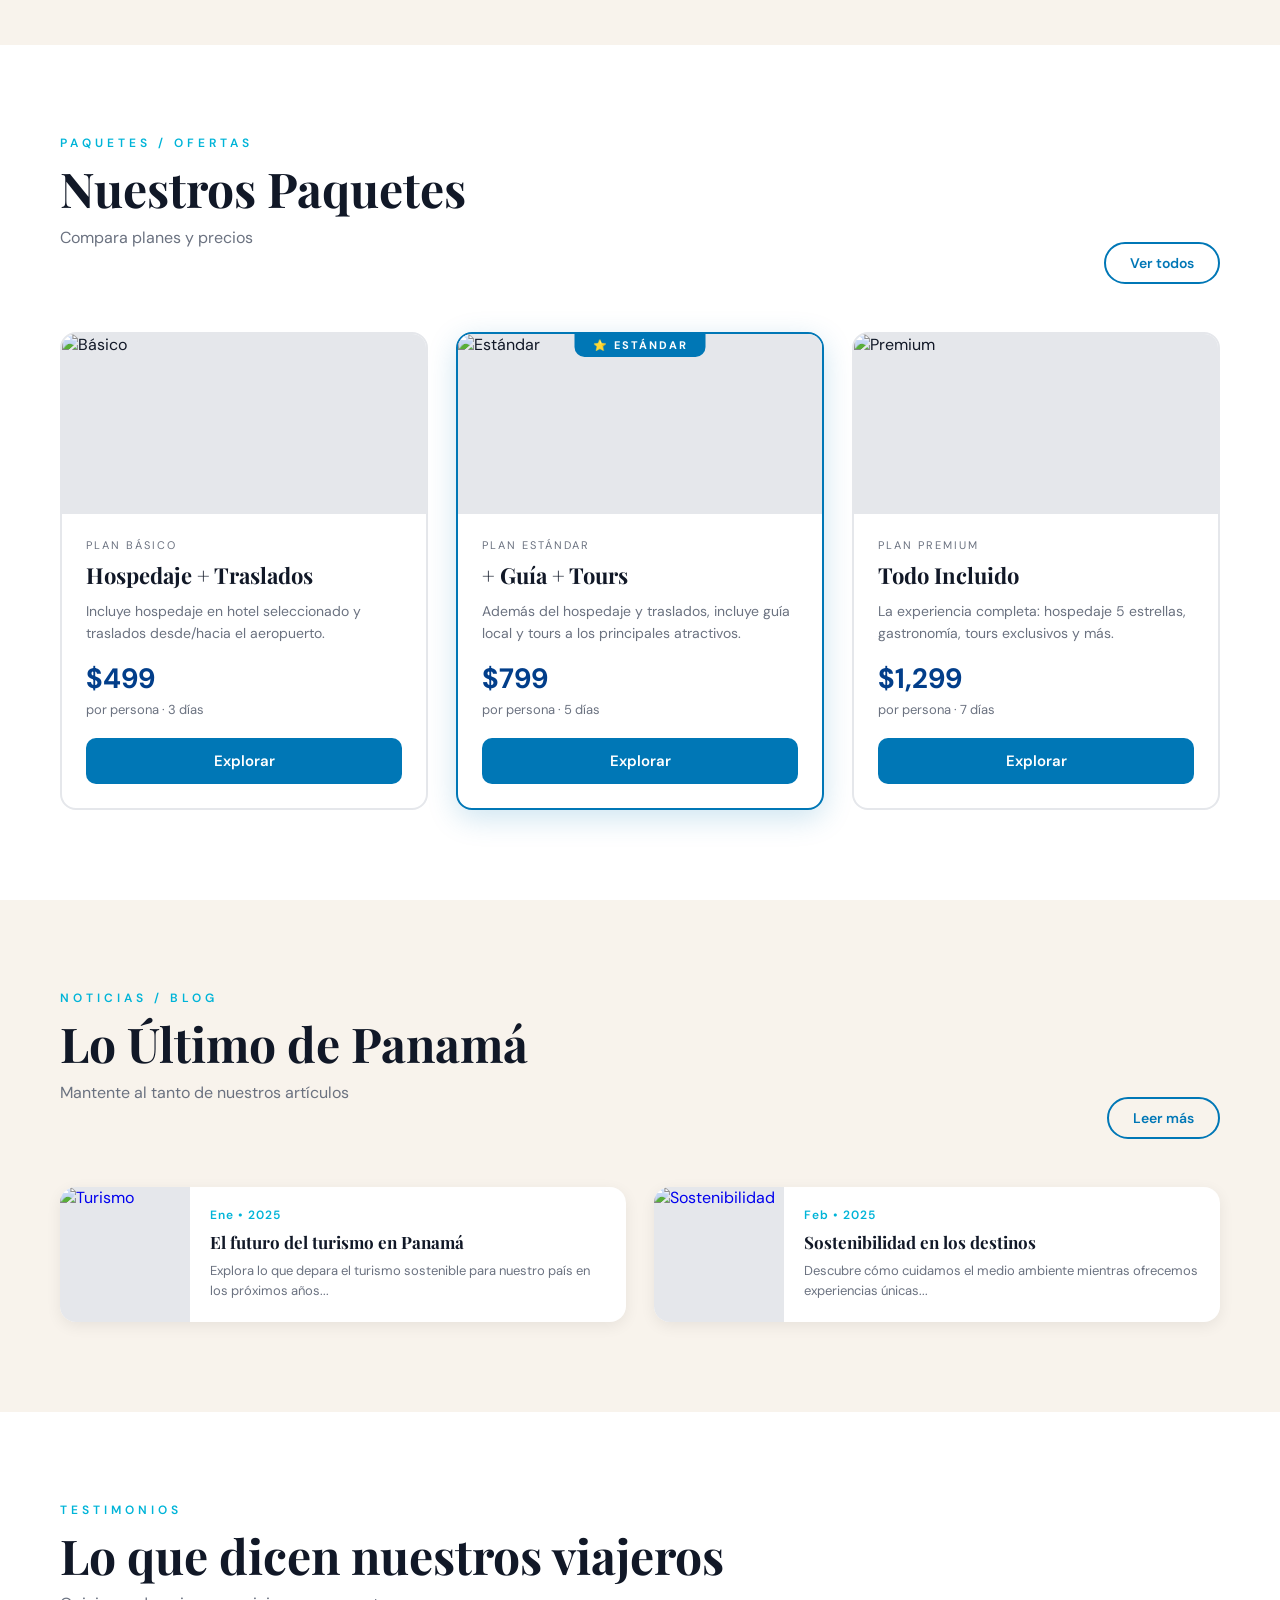
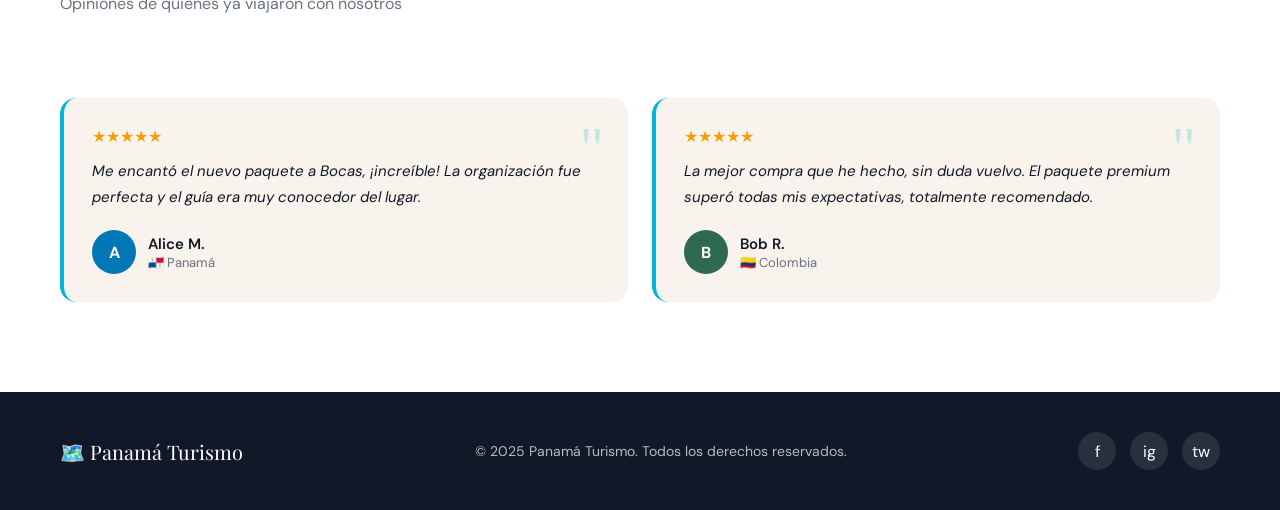
==== commit afe61b05: "Detalle del panel del admin.html login" ====
--- a/admin.html
+++ b/admin.html
@@ -11,7 +11,15 @@
     -->
 </head>
 <body>
+<script>
+    const usuario = prompt("Usuario:");
+    const password = prompt("Contraseña:");
 
+    if (usuario !== "utpds7" || password !== "1gs134") {
+        alert("Acceso denegado ");
+        window.location.href = "index.html"; // o index.html
+    }
+</script>
 <!-- ══════════════ NAVBAR ══════════════ -->
 <nav id="navbar">
     <a href="index.html" class="nav-logo">
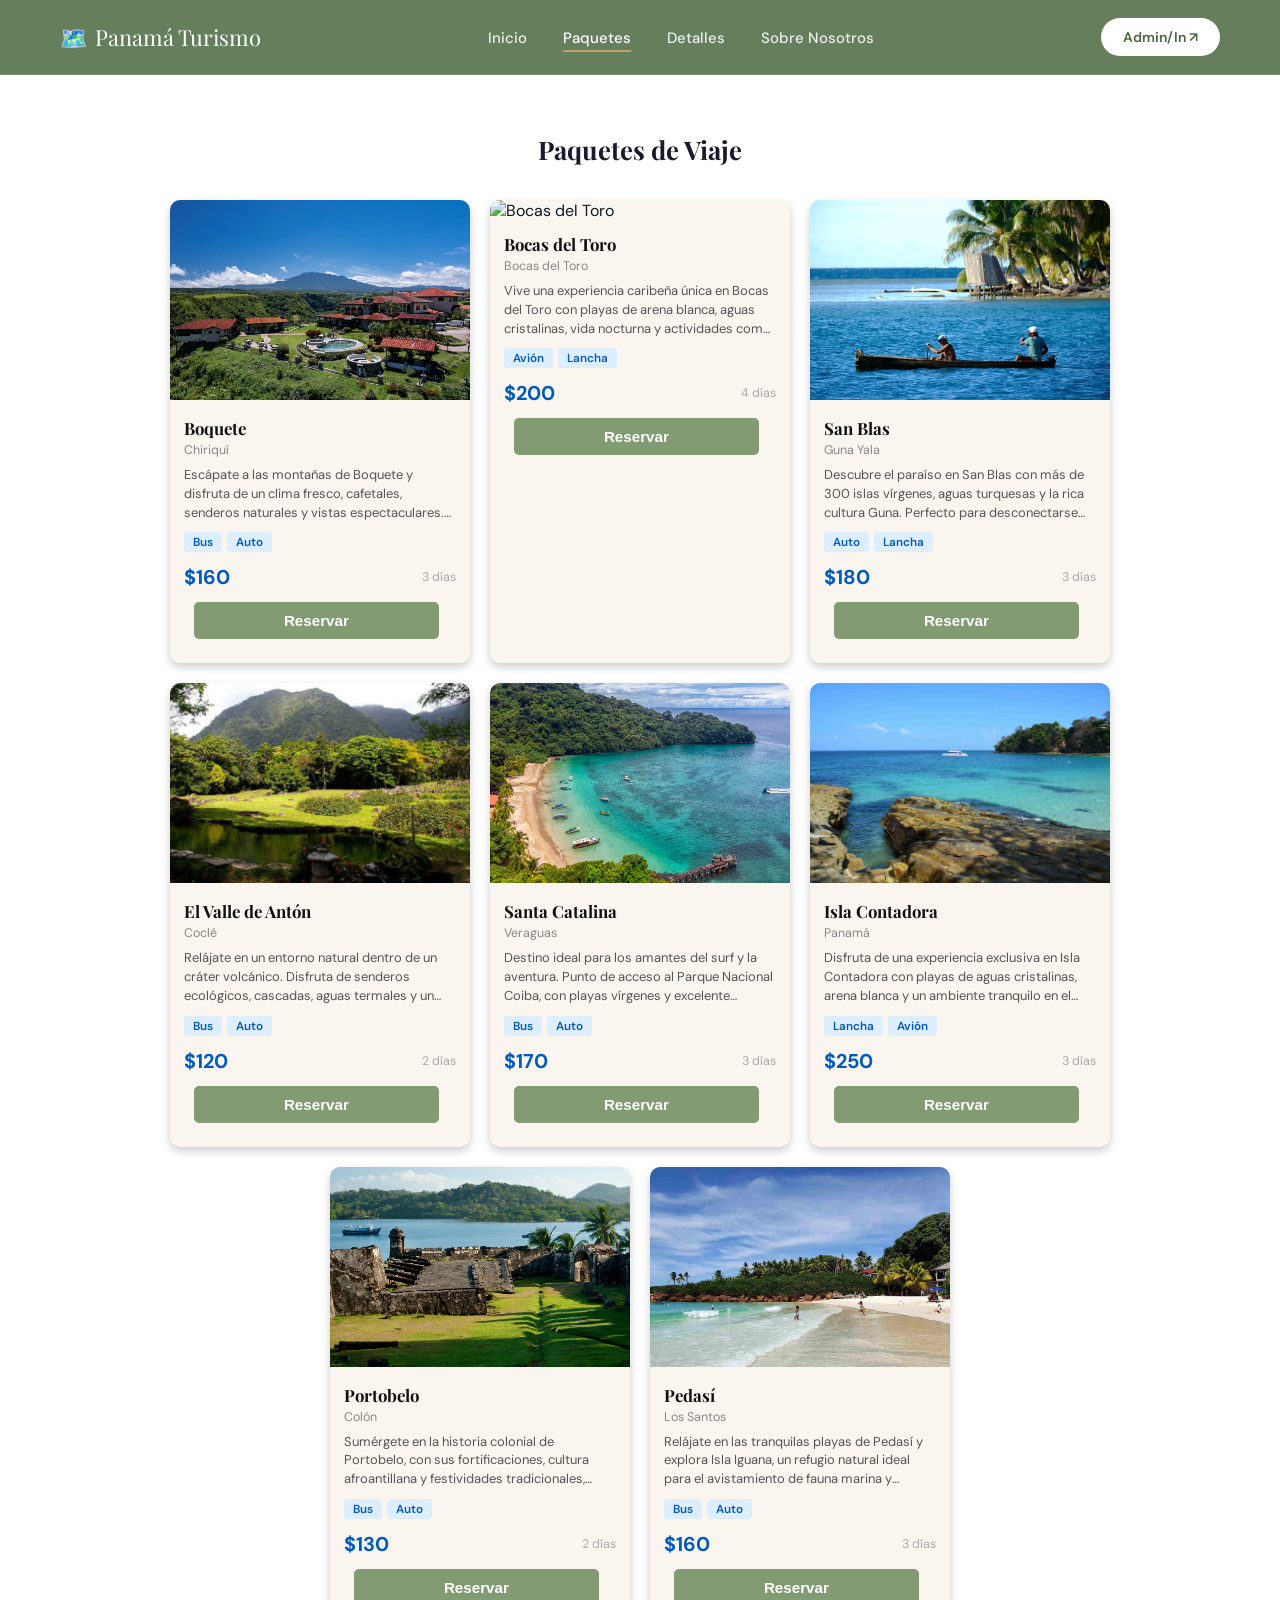
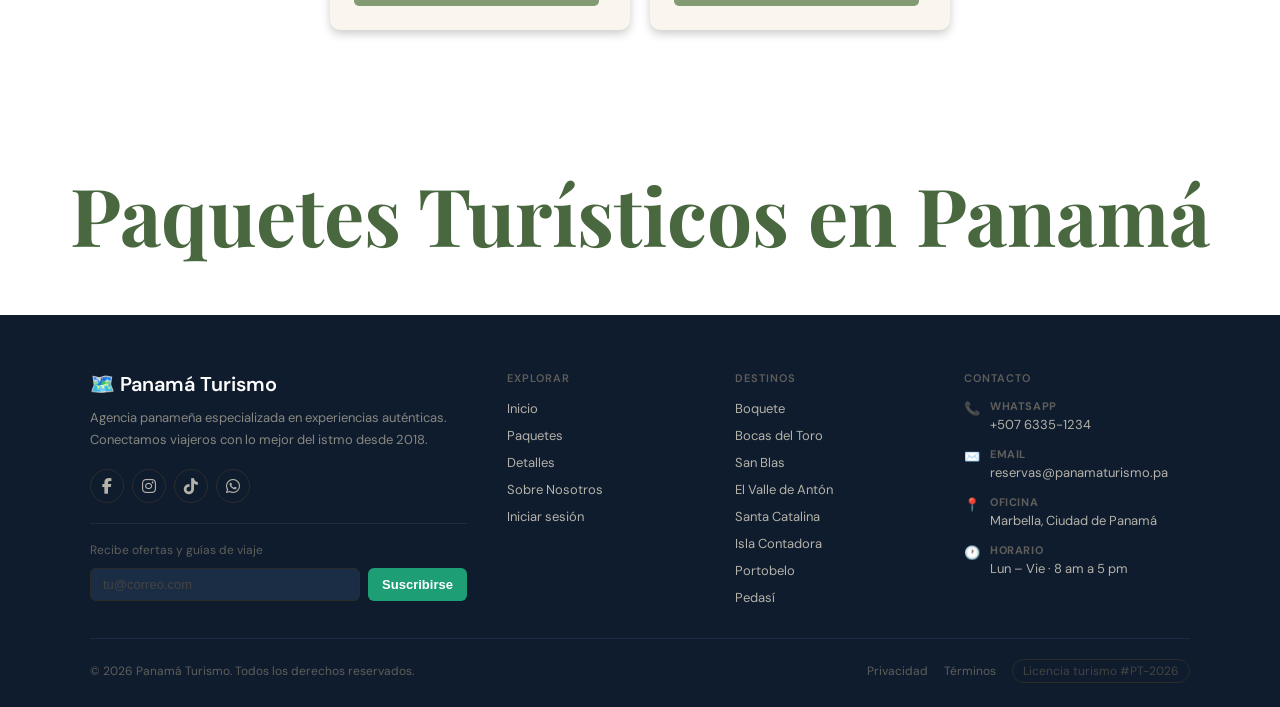
==== commit 12e70779: "lab3 final" ====
--- a/admin.html
+++ b/admin.html
@@ -4,6 +4,7 @@
     <meta charset="UTF-8">
     <link rel="stylesheet" href="css/adminE.css">
     <link rel="stylesheet" href="css/index.css">
+      <link rel="stylesheet" href="https://cdnjs.cloudflare.com/ajax/libs/font-awesome/6.5.0/css/all.min.css">
     <title>Administrador</title>
     <!--
     Archivo: admin.html
@@ -11,29 +12,31 @@
     -->
 </head>
 <body>
-<script>
-    const usuario = prompt("Usuario:");
-    const password = prompt("Contraseña:");
 
-    if (usuario !== "utpds7" || password !== "1gs134") {
-        alert("Acceso denegado ");
-        window.location.href = "index.html"; // o index.html
-    }
-</script>
 <!-- ══════════════ NAVBAR ══════════════ -->
 <nav id="navbar">
     <a href="index.html" class="nav-logo">
         <span>🗺️</span> Panamá Turismo
     </a>
     <ul class="nav-links">
-        <li><a href="index.html" class="active">Inicio</a></li>
+        <li><a href="index.html">Inicio</a></li>
         <li><a href="paquetes.html">Paquetes</a></li>
         <li><a href="detalle.html">Detalles</a></li>
         <li><a href="contacto.html">Sobre Nosotros</a></li>
     </ul>
     <a href="admin.html" class="nav-admin">Admin/In ↗</a>
 </nav>
-<h1 style="text-align:center;"> Lista de Paquetes Reseravados</h1>
+    
+<script>
+    const usuario = prompt("Usuario:");
+    const password = prompt("Contraseña:");
+
+    if (usuario !== "AdGS134" || password !== "grupo72026") {
+        alert("Acceso denegado ");
+        window.location.href = "paquetes.html"; // o index.html
+    }
+</script>
+<h1 style="text-align:center;"> Panel de Administración</h1>
 
 <div id="reservas"></div>
 
@@ -61,17 +64,130 @@
         });
     }
 </script>
-<footer>
-    <div class="footer-logo">🗺️ Panamá Turismo</div>
-    <p class="footer-copy">© 2025 Panamá Turismo. Todos los derechos reservados.</p>
-    <div class="footer-social">
-        <a href="#" title="Facebook">f</a>
-        <a href="#" title="Instagram">ig</a>
-        <a href="#" title="Twitter">tw</a>
+<!-- ══════════ FOOTER ══════════ -->
+<footer class="site-footer">
+ 
+  <div class="footer-inner">
+ 
+    <!-- Col 1 · Marca + Newsletter -->
+    <div class="footer-col footer-brand">
+      <a href="index.html" class="footer-logo">🗺️ Panamá Turismo</a>
+      <p class="footer-tagline">
+        Agencia panameña especializada en experiencias auténticas.
+        Conectamos viajeros con lo mejor del istmo desde 2018.
+      </p>
+      
+ <!-- REDES SOCIALES -->
+        <div class="footer-social">
+          <a href="https://www.facebook.com/?locale=es_LA" class="social-btn facebook" title="Facebook" aria-label="Facebook">
+            <i class="fab fa-facebook-f"></i>
+          </a>
+
+          <a href="https://www.instagram.com/?hl=es" class="social-btn instagram" title="Instagram" aria-label="Instagram">
+            <i class="fab fa-instagram"></i>
+          </a>
+
+          <a href="https://www.tiktok.com/" class="social-btn tiktok" title="TikTok" aria-label="TikTok">
+            <i class="fab fa-tiktok"></i>
+          </a>
+
+          <a href="https://wa.me/50760000000" class="social-btn whatsapp" title="WhatsApp" aria-label="WhatsApp">
+            <i class="fab fa-whatsapp"></i>
+          </a>
+        </div>
+
+ 
+      <!-- Mini newsletter -->
+      <div class="footer-newsletter">
+        <p class="newsletter-label">Recibe ofertas y guías de viaje</p>
+        <form class="newsletter-form" onsubmit="handleNewsletter(event)">
+          <input type="email" placeholder="tu@correo.com" required aria-label="Correo electrónico">
+          <button type="submit">Suscribirse</button>
+        </form>
+        <p class="newsletter-thanks" id="newsletter-thanks" style="display:none;">¡Gracias! Te escribiremos pronto 🎉</p>
+      </div>
     </div>
+ 
+    <!-- Col 2 · Páginas -->
+    <div class="footer-col">
+      <h3 class="footer-col-title">Explorar</h3>
+      <ul class="footer-links">
+        <li><a href="index.html">Inicio</a></li>
+        <li><a href="paquetes.html">Paquetes</a></li>
+        <li><a href="detalle.html">Detalles</a></li>
+        <li><a href="contacto.html">Sobre Nosotros</a></li>
+        <li><a href="admin.html">Iniciar sesión</a></li>
+      </ul>
+    </div>
+ 
+    <!-- Col 3 · Destinos -->
+    <div class="footer-col">
+      <h3 class="footer-col-title">Destinos</h3>
+      <ul class="footer-links">
+        <li><a href="paquetes.html">Boquete</a></li>
+        <li><a href="paquetes.html">Bocas del Toro</a></li>
+        <li><a href="paquetes.html">San Blas</a></li>
+        <li><a href="paquetes.html">El Valle de Antón</a></li>
+        <li><a href="paquetes.html">Santa Catalina</a></li>
+        <li><a href="paquetes.html">Isla Contadora</a></li>
+        <li><a href="paquetes.html">Portobelo</a></li>
+        <li><a href="paquetes.html">Pedasí</a></li>
+      </ul>
+    </div>
+ 
+    <!-- Col 4 · Contacto -->
+    <div class="footer-col">
+      <h3 class="footer-col-title">Contacto</h3>
+ 
+      <div class="footer-contact-item">
+        <span class="contact-icon">📞</span>
+        <div>
+          <strong>WhatsApp</strong>
+          <span>+507 6335-1234</span>
+        </div>
+      </div>
+ 
+      <div class="footer-contact-item">
+        <span class="contact-icon">✉️</span>
+        <div>
+          <strong>Email</strong>
+          <a href="mailto:hola@panamaturismo.pa">reservas@panamaturismo.pa</a>
+        </div>
+      </div>
+ 
+      <div class="footer-contact-item">
+        <span class="contact-icon">📍</span>
+        <div>
+          <strong>Oficina</strong>
+          <span>Marbella, Ciudad de Panamá</span>
+        </div>
+      </div>
+ 
+      <div class="footer-contact-item">
+        <span class="contact-icon">🕐</span>
+        <div>
+          <strong>Horario</strong>
+          <span>Lun – Vie · 8 am a 5 pm</span>
+        </div>
+      </div>
+    </div>
+ 
+  </div><!-- /footer-inner -->
+ 
+  <hr class="footer-divider">
+ 
+  <div class="footer-bottom">
+    <p class="footer-copy">© 2026 Panamá Turismo. Todos los derechos reservados.</p>
+    <div class="footer-legal">
+      <a href="#">Privacidad</a>
+      <a href="#">Términos</a>
+      <span class="footer-license">Licencia turismo #PT-2026</span>
+    </div>
+  </div>
+ 
 </footer>
-<!-- SCRIPT PARA ABRIR/CERRAR EL MODAL -->
-<script src="js/data.js"></script>
-<script src="js/app.js"></script>
+
+<!-- JS al final del body -->
+<script src="js/index.js"></script>
 </body>
 </html>
--- a/css/adminE.css
+++ b/css/adminE.css
@@ -1,25 +1,14 @@
 /* Fondo general */
 body {
     font-family: 'Segoe UI', sans-serif;
-    background: linear-gradient(180deg, #f8fbff 0%, #eef5ff 100%);
-    padding-top: 100px;
-}
-
-/* Título */
-h1 {
-    text-align: center;
-    margin-bottom: 20px;
-    color: #1f2937;
-    font-size: 28px;
-    letter-spacing: 1px;
-    font-family: 'Playfair Display', serif;
+    background: linear-gradient(135deg, #e3f2fd, #ffffff);
 }
 
 /* Contenedor */
 #reservas {
     display: flex;
     flex-wrap: wrap;
-    gap: 30px;
+    gap: 25px;
     padding: 30px;
     justify-content: center;
 }
@@ -27,59 +16,62 @@
 /* Tarjetas modernas */
 .card-admin {
     width: 320px;
-    background: #ffffff;
-    border-radius: 18px;
-    padding: 22px;
-    box-shadow: 0 10px 25px rgba(0,0,0,0.12);
+    background: white;
+    border-radius: 15px;
+    padding: 20px;
+    box-shadow: 0 8px 20px rgba(0,0,0,0.15);
     transition: all 0.3s ease;
     position: relative;
-    overflow: hidden;
 }
 
-/* Línea superior elegante */
+/* Efecto hover */
+.card-admin:hover {
+    transform: translateY(-8px);
+    box-shadow: 0 12px 25px rgba(0,0,0,0.2);
+}
+
+/* Título */
+.card-admin h3 {
+    color: #007BFF;
+    margin-bottom: 10px;
+}
+
+/* Texto */
+.card-admin p {
+    margin: 6px 0;
+    font-size: 14px;
+}
+
+/* Línea decorativa */
 .card-admin::before {
     content: "";
     position: absolute;
     top: 0;
     left: 0;
     width: 100%;
-    height: 6px;
+    height: 5px;
     background: linear-gradient(90deg, #007BFF, #00c6ff);
+    border-radius: 15px 15px 0 0;
+}
+/* ── Navbar en Admin ── */
+#navbar {
+    background: rgba(74, 104, 64, 0.95) !important;
+    border-bottom: 1px solid rgba(194, 159, 108, 0.3);
 }
 
-/* Hover PRO */
-.card-admin:hover {
-    transform: translateY(-10px) scale(1.02);
-    box-shadow: 0 18px 35px rgba(0,0,0,0.18);
+#navbar .nav-logo {
+    color: white !important;
 }
 
-/* Título */
-.card-admin h3 {
-    color: #007BFF;
-    margin-bottom: 12px;
-    font-size: 20px;
+#navbar .nav-links a {
+    color: rgba(255, 255, 255, 0.88) !important;
 }
 
-/* Texto */
-.card-admin p {
-    margin: 6px 0;
-    font-size: 14px;
-    color: #374151;
+#navbar .nav-links a:hover {
+    color: white !important;
 }
 
-/* Labels (negritas) */
-.card-admin strong {
-    color: #111827;
-}
-
-/* Efecto separador */
-.card-admin p:not(:last-child) {
-    border-bottom: 1px solid #f1f1f1;
-    padding-bottom: 5px;
-}
-
-/* Mensaje vacío */
-#reservas p {
-    font-size: 18px;
-    color: #6b7280;
+#navbar .nav-admin {
+    background: white !important;
+    color: var(--salvia-oscuro) !important;
 }
--- a/css/index.css
+++ b/css/index.css
@@ -13,6 +13,15 @@
     --gris:        #6B7280;
     --negro:       #111827;
     --verde:       #2D6A4F;
+
+ /*Creados despues*/   
+ --salvia: #829B72;
+ --salvia-oscuro: #4A6840;
+ --dorado:        #C29F6C;
+ --dorado-claro:  #E0C49A;
+ --crema:         #F4E1D2;
+ --crema-clara:   #FAF5EF;
+ --terracota:     #9C6644
 }
 
 /* ── Reset ── */
@@ -25,7 +34,102 @@
 html {
     scroll-behavior: smooth;
 }
-
+/*nav*/
+#navbarP {
+    position: fixed;
+    top: 0; left: 0; right: 0;
+    z-index: 100;
+    display: flex;
+    align-items: center;
+    justify-content: space-between;
+    padding: 18px 60px;
+    background: rgba(74, 104, 64, 0.85);
+    backdrop-filter: blur(14px);
+    -webkit-backdrop-filter: blur(14px);
+    border-bottom: 1px solid rgba(255, 255, 255, 0.15);
+    transition: background 0.3s, border-color 0.3s, box-shadow 0.3s;
+}
+ 
+#navbarP.scrolled {
+    background: rgba(74, 104, 64, 0.97);
+    border-bottom: 1px solid rgba(194, 159, 108, 0.3);
+    box-shadow: 0 2px 24px rgba(34, 26, 16, 0.18);
+}
+ 
+#navbarP .nav-logo {
+    font-family: 'Playfair Display', serif;
+    font-size: 22px;
+    color: white;
+    text-decoration: none;
+    display: flex;
+    align-items: center;
+    gap: 8px;
+}
+ 
+#navbarP .nav-links {
+    display: flex;
+    gap: 36px;
+    list-style: none;
+}
+ 
+#navbarP .nav-links a {
+    text-decoration: none;
+    color: rgba(255, 255, 255, 0.88);
+    font-size: 15px;
+    font-weight: 500;
+    transition: color 0.2s;
+}
+ 
+#navbarP .nav-links a:hover {
+    color: white;
+}
+ 
+#navbarP .nav-links a.active {
+    color: white;
+    border-bottom: 2px solid var(--dorado);
+    padding-bottom: 2px;
+}
+ 
+#navbarP .nav-admin {
+    background: white;
+    color: var(--salvia-oscuro);
+    border: none;
+    padding: 10px 22px;
+    border-radius: 25px;
+    font-size: 14px;
+    font-weight: 600;
+    cursor: pointer;
+    transition: all 0.3s;
+    text-decoration: none;
+    display: flex;
+    align-items: center;
+    gap: 6px;
+}
+ 
+#navbarP .nav-admin:hover {
+    background: var(--dorado);
+    color: white;
+    transform: translateY(-1px);
+}
+ 
+/* ════════════════════════════════
+   TÍTULO PRINCIPAL
+════════════════════════════════ */
+h1 {
+    font-family: 'Playfair Display', serif;
+    font-size: clamp(48px, 7vw, 80px);
+    text-align: center;
+    margin-top: 110px;
+    margin-bottom: 8px;
+    color: var(--salvia-oscuro);
+}
+ 
+.page-subtitle {
+    text-align: center;
+    color: var(--gris);
+    font-size: 16px;
+    margin-bottom: 40px;
+}
 body {
     font-family: 'DM Sans', sans-serif;
     background: var(--blanco);
@@ -52,9 +156,9 @@
 }
 
 nav.scrolled {
-    background: rgba(255, 255, 255, 0.95);
-    border-bottom: 1px solid #e5e7eb;
-    box-shadow: 0 2px 20px rgba(0, 0, 0, 0.08);
+    background: rgba(253, 250, 245, 0.97);
+    border-bottom: 1px solid rgba(194, 159, 108, 0.25);
+    box-shadow: 0 2px 20px rgba(74, 56, 30, 0.1);
 }
 
 nav.scrolled .nav-logo,
@@ -63,14 +167,14 @@
 }
 
 nav.scrolled .nav-admin {
-    background: var(--azul);
+    background: var(--salvia);
     color: white;
 }
 
 .nav-logo {
     font-family: 'Playfair Display', serif;
     font-size: 22px;
-    color: rgba(189, 185, 185, 0.9);
+    color: white;
     text-decoration: none;
     display: flex;
     align-items: center;
@@ -85,7 +189,7 @@
 
 .nav-links a {
     text-decoration: none;
-    color: rgba(64, 59, 59, 0.9);
+    color: rgba(255, 255, 255, 0.9);
     font-size: 15px;
     font-weight: 500;
     transition: color 0.2s;
@@ -95,15 +199,16 @@
     color: white;
 }
 
+/*realizar hover para que se mueva*/
 .nav-links a.active {
-    color: rgba(67, 62, 62, 0.9);
-    border-bottom: 2px solid var(--turquesa);
+    color: white;
+    border-bottom: 2px solid var(--dorado);
     padding-bottom: 2px;
 }
 
 .nav-admin {
     background: white;
-    color: var(--azul-oscuro);
+    color: var(--salvia-oscuro);
     border: none;
     padding: 10px 22px;
     border-radius: 25px;
@@ -118,7 +223,7 @@
 }
 
 .nav-admin:hover {
-    background: var(--turquesa);
+    background: var(--dorado);
     color: white;
     transform: translateY(-1px);
 }
@@ -137,7 +242,7 @@
 .hero-bg {
     position: absolute;
     inset: 0;
-    background: linear-gradient(135deg, #023E8A 0%, #0077B6 40%, #00B4D8 100%);
+    background: linear-gradient(135deg, #062210 0%, #203f16  55%, #4a3b28 100%);
 }
 
 .hero-bg::after {
@@ -145,14 +250,14 @@
     position: absolute;
     inset: 0;
     background-image:
-            radial-gradient(circle at 70% 40%, rgba(0, 180, 216, 0.3) 0%, transparent 50%),
-            radial-gradient(circle at 20% 80%, rgba(0, 60, 120, 0.4) 0%, transparent 40%);
+       radial-gradient(circle at 70% 30%, rgba(186, 215, 122, 0.55) 0%, transparent 60%),
+       radial-gradient(circle at 10% 80%, rgba(4, 15, 7, 0.4) 0%, transparent 50%);
 }
 
 .hero-img-wrap {
     position: absolute;
     right: 0; top: 0; bottom: 0;
-    width: 55%;
+    width: 56%;
     overflow: hidden;
 }
 
@@ -160,21 +265,22 @@
     width: 100%;
     height: 100%;
     object-fit: cover;
-    opacity: 0.55;
+    opacity: 0.45;
 }
 
 .hero-img-wrap::before {
     content: '';
     position: absolute;
     inset: 0;
-    background: linear-gradient(to right, #023E8A 0%, transparent 60%);
+    background: linear-gradient(to right, #0c4e0a4a 0%, transparent 15%);
     z-index: 1;
 }
 
 .hero-content {
     position: relative;
+    top: 80px;
     z-index: 2;
-    padding: 0 60px;
+    padding: 0 30px;
     max-width: 600px;
     animation: fadeUp 0.9s ease both;
 }
@@ -188,8 +294,8 @@
     font-size: 13px;
     letter-spacing: 4px;
     text-transform: uppercase;
-    color: var(--turquesa);
-    margin-bottom: 16px;
+    color: var(--crema);
+    margin-bottom: 1px;
     font-weight: 500;
 }
 
@@ -205,7 +311,7 @@
 
 .hero-subtitle {
     font-size: 18px;
-    color: rgba(255, 255, 255, 0.8);
+    color: rgba(255, 255, 255, 0.85);
     margin-bottom: 40px;
     font-weight: 300;
 }
@@ -219,7 +325,7 @@
 
 .btn-primary {
     background: white;
-    color: var(--azul-oscuro);
+    color: var(--salvia-oscuro);
     padding: 14px 32px;
     border-radius: 30px;
     font-size: 15px;
@@ -234,7 +340,7 @@
 }
 
 .btn-primary:hover {
-    background: var(--turquesa);
+    background: var(--dorado);
     color: white;
     transform: translateY(-2px);
     box-shadow: 0 8px 25px rgba(0, 180, 216, 0.4);
@@ -248,7 +354,7 @@
     font-size: 15px;
     font-weight: 600;
     text-decoration: none;
-    border: 2px solid rgba(255, 255, 255, 0.5);
+    border: 2px solid rgba(255, 255, 255, 0.55);
     cursor: pointer;
     transition: all 0.3s;
 }
@@ -266,7 +372,7 @@
 
 .hero-tag {
     background: rgba(255, 255, 255, 0.15);
-    border: 1px solid rgba(255, 255, 255, 0.25);
+    border: 1px solid rgba(255, 255, 255, 0.3);
     color: white;
     padding: 8px 18px;
     border-radius: 20px;
@@ -278,8 +384,8 @@
 
 .hero-tag:hover,
 .hero-tag.active {
-    background: var(--turquesa);
-    border-color: var(--turquesa);
+    background: var(--dorado);
+    border-color: var(--dorado);
 }
 
 /* ════════════════════════════════
@@ -290,12 +396,12 @@
 }
 
 .section-eyebrow {
-    font-size: 12px;
+    font-size: 20px;
     letter-spacing: 4px;
     text-transform: uppercase;
-    color: var(--turquesa);
+    color: var(--dorado);
     font-weight: 600;
-    margin-bottom: 10px;
+    margin-bottom: 2px;
 }
 
 .section-title {
@@ -309,21 +415,21 @@
 
 .section-sub {
     color: var(--gris);
-    font-size: 16px;
-    margin-bottom: 36px;
+    font-size: 18px;
+    margin-bottom: 4px;
 }
 
 .section-header {
     display: flex;
     align-items: flex-end;
     justify-content: space-between;
-    margin-bottom: 48px;
-}
-
+    margin-top:-50px;
+    margin-bottom: 15px;
+}
 .btn-ver-todos {
     background: transparent;
-    border: 2px solid var(--azul);
-    color: var(--azul);
+    border: 2px solid var(--salvia);
+    color: var(--salvia-oscuro);
     padding: 10px 24px;
     border-radius: 25px;
     font-size: 14px;
@@ -335,7 +441,7 @@
 }
 
 .btn-ver-todos:hover {
-    background: var(--azul);
+    background: var(--salvia);
     color: white;
 }
 
@@ -343,7 +449,7 @@
    DESTINOS DESTACADOS
 ════════════════════════════════ */
 #destinos {
-    background: var(--arena);
+    background: var(--crema);
 }
 
 .destinos-grid {
@@ -356,7 +462,7 @@
     border-radius: 16px;
     overflow: hidden;
     background: white;
-    box-shadow: 0 4px 20px rgba(0, 0, 0, 0.08);
+    box-shadow: 0 4px 20px rgba(74, 56, 30, 0.08);
     transition: transform 0.3s, box-shadow 0.3s;
     cursor: pointer;
     text-decoration: none;
@@ -365,7 +471,7 @@
 
 .destino-card:hover {
     transform: translateY(-8px);
-    box-shadow: 0 16px 40px rgba(0, 0, 0, 0.15);
+    box-shadow: 0 16px 40px rgba(74, 56, 30, 0.16);
 }
 
 .destino-img {
@@ -397,9 +503,9 @@
     text-transform: uppercase;
 }
 
-.destino-badge.nuevo   { background: var(--verde); }
-.destino-badge.vendido { background: #D62828; }
-.destino-badge.popular { background: #F77F00; }
+.destino-badge.nuevo   { background: var(--salvia-oscuro); }
+.destino-badge.vendido { background: var(--terracota); }
+.destino-badge.popular { background: var(--dorado); }
 
 .destino-info {
     padding: 20px;
@@ -413,7 +519,7 @@
 }
 
 .destino-precio {
-    color: var(--azul);
+    color: var(--salvia-oscuro);
     font-weight: 700;
     font-size: 16px;
 }
@@ -440,28 +546,30 @@
 .paquete-card {
     border-radius: 16px;
     overflow: hidden;
-    border: 2px solid #e5e7eb;
+    border: 2px solid #e8dfd5;
     transition: all 0.3s;
     cursor: pointer;
     position: relative;
+    background: var(--crema-clara);
 }
 
 .paquete-card:hover {
-    border-color: var(--turquesa);
-    box-shadow: 0 12px 35px rgba(0, 119, 182, 0.15);
+    border-color: var(--dorado);
+    box-shadow: 0 12px 35px rgba(194, 159, 108, 0.2);
     transform: translateY(-4px);
 }
 
 .paquete-card.destacado {
-    border-color: var(--azul);
-    box-shadow: 0 8px 30px rgba(0, 119, 182, 0.2);
+    border-color: var(--salvia);
+    box-shadow: 0 8px 30px rgba(130, 155, 114, 0.22);
+    background: white;
 }
 
 .paquete-label {
     position: absolute;
     top: -1px; left: 50%;
     transform: translateX(-50%);
-    background: var(--azul);
+    background: var(--salvia);
     color: white;
     font-size: 11px;
     font-weight: 700;
@@ -474,7 +582,7 @@
 .paquete-foto {
     height: 180px;
     overflow: hidden;
-    background: #e5e7eb;
+    background: var(--crema);
 }
 
 .paquete-foto img {
@@ -499,6 +607,7 @@
     font-family: 'Playfair Display', serif;
     font-size: 22px;
     margin-bottom: 10px;
+    color: var(--negro);
 }
 
 .paquete-desc {
@@ -511,7 +620,7 @@
 .paquete-precio {
     font-size: 28px;
     font-weight: 700;
-    color: var(--azul-oscuro);
+    color: var(--salvia-oscuro);
     margin-bottom: 4px;
 }
 
@@ -524,7 +633,7 @@
 .btn-paquete {
     width: 100%;
     padding: 13px;
-    background: var(--azul);
+    background: var(--salvia);
     color: white;
     border: none;
     border-radius: 10px;
@@ -538,14 +647,14 @@
 }
 
 .btn-paquete:hover {
-    background: var(--azul-oscuro);
+    background: var(--salvia-oscuro);
 }
 
 /* ════════════════════════════════
    BLOG / NOTICIAS
 ════════════════════════════════ */
 #blog {
-    background: var(--arena);
+    background: var(--crema);
 }
 
 .blog-grid {
@@ -559,7 +668,7 @@
     border-radius: 16px;
     overflow: hidden;
     display: flex;
-    box-shadow: 0 4px 15px rgba(0, 0, 0, 0.07);
+    box-shadow: 0 4px 15px rgba(74, 56, 30, 0.07);
     transition: transform 0.3s, box-shadow 0.3s;
     cursor: pointer;
     text-decoration: none;
@@ -567,13 +676,13 @@
 
 .blog-card:hover {
     transform: translateY(-5px);
-    box-shadow: 0 12px 30px rgba(0, 0, 0, 0.12);
+    box-shadow: 0 12px 30px rgba(74, 56, 30, 0.13);
 }
 
 .blog-img {
     width: 130px;
     flex-shrink: 0;
-    background: #e5e7eb;
+    background: var(--crema);
     overflow: hidden;
 }
 
@@ -589,7 +698,7 @@
 
 .blog-fecha {
     font-size: 12px;
-    color: var(--turquesa);
+    color: var(--dorado);
     font-weight: 600;
     letter-spacing: 1px;
     margin-bottom: 8px;
@@ -623,25 +732,25 @@
 }
 
 .testi-card {
-    background: var(--arena);
+    background: var(--crema-clara);
     border-radius: 16px;
     padding: 28px;
     position: relative;
-    border-left: 4px solid var(--turquesa);
+    border-left: 4px solid var(--dorado);
 }
 
 .testi-quote {
     position: absolute;
     top: 20px; right: 24px;
     font-size: 60px;
-    color: var(--turquesa);
-    opacity: 0.2;
+    color: var(--dorado);
+    opacity: 0.22;
     font-family: Georgia, serif;
     line-height: 1;
 }
 
 .testi-stars {
-    color: #F59E0B;
+    color: var(--dorado);
     font-size: 16px;
     margin-bottom: 12px;
 }
@@ -664,7 +773,7 @@
     width: 44px;
     height: 44px;
     border-radius: 50%;
-    background: var(--azul);
+    background: var(--salvia);
     color: white;
     display: flex;
     align-items: center;
@@ -677,6 +786,7 @@
 .testi-nombre {
     font-weight: 600;
     font-size: 15px;
+    color: var(--negro);
 }
 
 .testi-pais {
@@ -687,47 +797,246 @@
 /* ════════════════════════════════
    FOOTER
 ════════════════════════════════ */
-footer {
-    background: var(--negro);
-    color: rgba(255, 255, 255, 0.7);
-    padding: 40px 60px;
-    display: flex;
-    align-items: center;
-    justify-content: space-between;
-}
-
+
+.site-footer {
+  background: #0F1C2E;
+  color: #B4B2A9;
+  padding: 3.5rem 2rem 1.5rem;
+  font-size: 14px;
+}
+ 
+.footer-inner {
+  display: grid;
+  grid-template-columns: 2fr 1fr 1fr 1.2fr;
+  gap: 2.5rem;
+  max-width: 1100px;
+  margin: 0 auto;
+}
+ 
+@media (max-width: 900px) {
+  .footer-inner {
+    grid-template-columns: 1fr 1fr;
+  }
+}
+@media (max-width: 540px) {
+  .footer-inner {
+    grid-template-columns: 1fr;
+  }
+}
+ 
 .footer-logo {
-    font-family: 'Playfair Display', serif;
-    font-size: 20px;
-    color: white;
-}
-
+  font-size: 20px;
+  font-weight: 600;
+  color: #fff;
+  text-decoration: none;
+  display: inline-block;
+  margin-bottom: 10px;
+}
+ 
+.footer-tagline {
+  font-size: 13px;
+  color: #888780;
+  line-height: 1.7;
+  margin: 0 0 18px;
+}
+ 
+.footer-social {
+  display: flex;
+  gap: 8px;
+  margin-bottom: 20px;
+}
+ 
+.social-btn {
+  width: 34px;
+  height: 34px;
+  border-radius: 50%;
+  border: 1px solid #2C2C2A;
+  display: flex;
+  align-items: center;
+  justify-content: center;
+  color: #B4B2A9;
+  text-decoration: none;
+  font-size: 12px;
+  font-weight: 600;
+  transition: border-color 0.2s, color 0.2s;
+}
+.social-btn:hover {
+  border-color: #5F5E5A;
+  color: #fff;
+}
+ 
+.footer-newsletter {
+  border-top: 1px solid #1a2d45;
+  padding-top: 18px;
+}
+ 
+.newsletter-label {
+  font-size: 12px;
+  color: #5F5E5A;
+  margin: 0 0 10px;
+}
+ 
+.newsletter-form {
+  display: flex;
+  gap: 8px;
+}
+ 
+.newsletter-form input {
+  flex: 1;
+  background: #1a2d45;
+  border: 1px solid #2C2C2A;
+  border-radius: 6px;
+  color: #D3D1C7;
+  padding: 8px 12px;
+  font-size: 13px;
+  outline: none;
+}
+.newsletter-form input::placeholder {
+  color: #444441;
+}
+.newsletter-form input:focus {
+  border-color: #1D9E75;
+}
+ 
+.newsletter-form button {
+  background: #1D9E75;
+  border: none;
+  border-radius: 6px;
+  color: #fff;
+  padding: 8px 14px;
+  font-size: 13px;
+  font-weight: 600;
+  cursor: pointer;
+  transition: background 0.2s;
+  white-space: nowrap;
+}
+.newsletter-form button:hover {
+  background: #0F6E56;
+}
+ 
+.newsletter-thanks {
+  font-size: 13px;
+  color: #5DCAA5;
+  margin: 8px 0 0;
+}
+ 
+.footer-col-title {
+  font-size: 11px;
+  font-weight: 600;
+  text-transform: uppercase;
+  letter-spacing: 0.09em;
+  color: #5F5E5A;
+  margin: 0 0 14px;
+}
+ 
+.footer-links {
+  list-style: none;
+  margin: 0;
+  padding: 0;
+  display: flex;
+  flex-direction: column;
+  gap: 9px;
+}
+ 
+.footer-links a {
+  color: #B4B2A9;
+  text-decoration: none;
+  font-size: 13px;
+  transition: color 0.2s;
+}
+.footer-links a:hover {
+  color: #fff;
+}
+ 
+.footer-contact-item {
+  display: flex;
+  align-items: flex-start;
+  gap: 10px;
+  margin-bottom: 14px;
+}
+ 
+.contact-icon {
+  font-size: 15px;
+  margin-top: 1px;
+  flex-shrink: 0;
+}
+ 
+.footer-contact-item strong {
+  display: block;
+  font-size: 11px;
+  color: #5F5E5A;
+  text-transform: uppercase;
+  letter-spacing: 0.06em;
+  margin-bottom: 2px;
+}
+ 
+.footer-contact-item span,
+.footer-contact-item a {
+  font-size: 13px;
+  color: #B4B2A9;
+  text-decoration: none;
+}
+.footer-contact-item a:hover {
+  color: #5DCAA5;
+}
+ 
+.footer-divider {
+  border: none;
+  border-top: 1px solid #1a2d45;
+  max-width: 1100px;
+  margin: 2rem auto 1.25rem;
+}
+ 
+.footer-bottom {
+  max-width: 1100px;
+  margin: 0 auto;
+  display: flex;
+  justify-content: space-between;
+  align-items: center;
+  flex-wrap: wrap;
+  gap: 10px;
+}
+ 
 .footer-copy {
-    font-size: 14px;
-}
-
-.footer-social {
-    display: flex;
-    gap: 14px;
-}
-
-.footer-social a {
-    width: 38px;
-    height: 38px;
-    border-radius: 50%;
-    background: rgba(255, 255, 255, 0.1);
-    color: white;
-    display: flex;
-    align-items: center;
-    justify-content: center;
-    text-decoration: none;
-    font-size: 16px;
-    transition: background 0.3s;
-}
-
-.footer-social a:hover {
-    background: var(--turquesa);
-}
+  font-size: 12px;
+  color: #5F5E5A;
+  margin: 0;
+}
+ 
+.footer-legal {
+  display: flex;
+  align-items: center;
+  gap: 16px;
+}
+ 
+.footer-legal a {
+  font-size: 12px;
+  color: #5F5E5A;
+  text-decoration: none;
+}
+.footer-legal a:hover {
+  color: #B4B2A9;
+}
+ 
+.footer-license {
+  font-size: 12px;
+  color: #444441;
+  border: 1px solid #2C2C2A;
+  border-radius: 99px;
+  padding: 3px 10px;
+}
+
+/* ─── ICONOS REDES SOCIALES ─── */
+.social-btn i {
+  font-size: 16px;   /* tamaño del icono */
+  line-height: 1;
+}
+
+/* Colores opcionales al pasar el mouse */
+.social-btn.facebook:hover { color: #1877f2; }
+.social-btn.instagram:hover { color: #e1306c; }
+.social-btn.tiktok:hover { color: #ffffff; }
+.social-btn.whatsapp:hover { color: #25D366; }
 
 /* ════════════════════════════════
    RESPONSIVE — MÓVIL
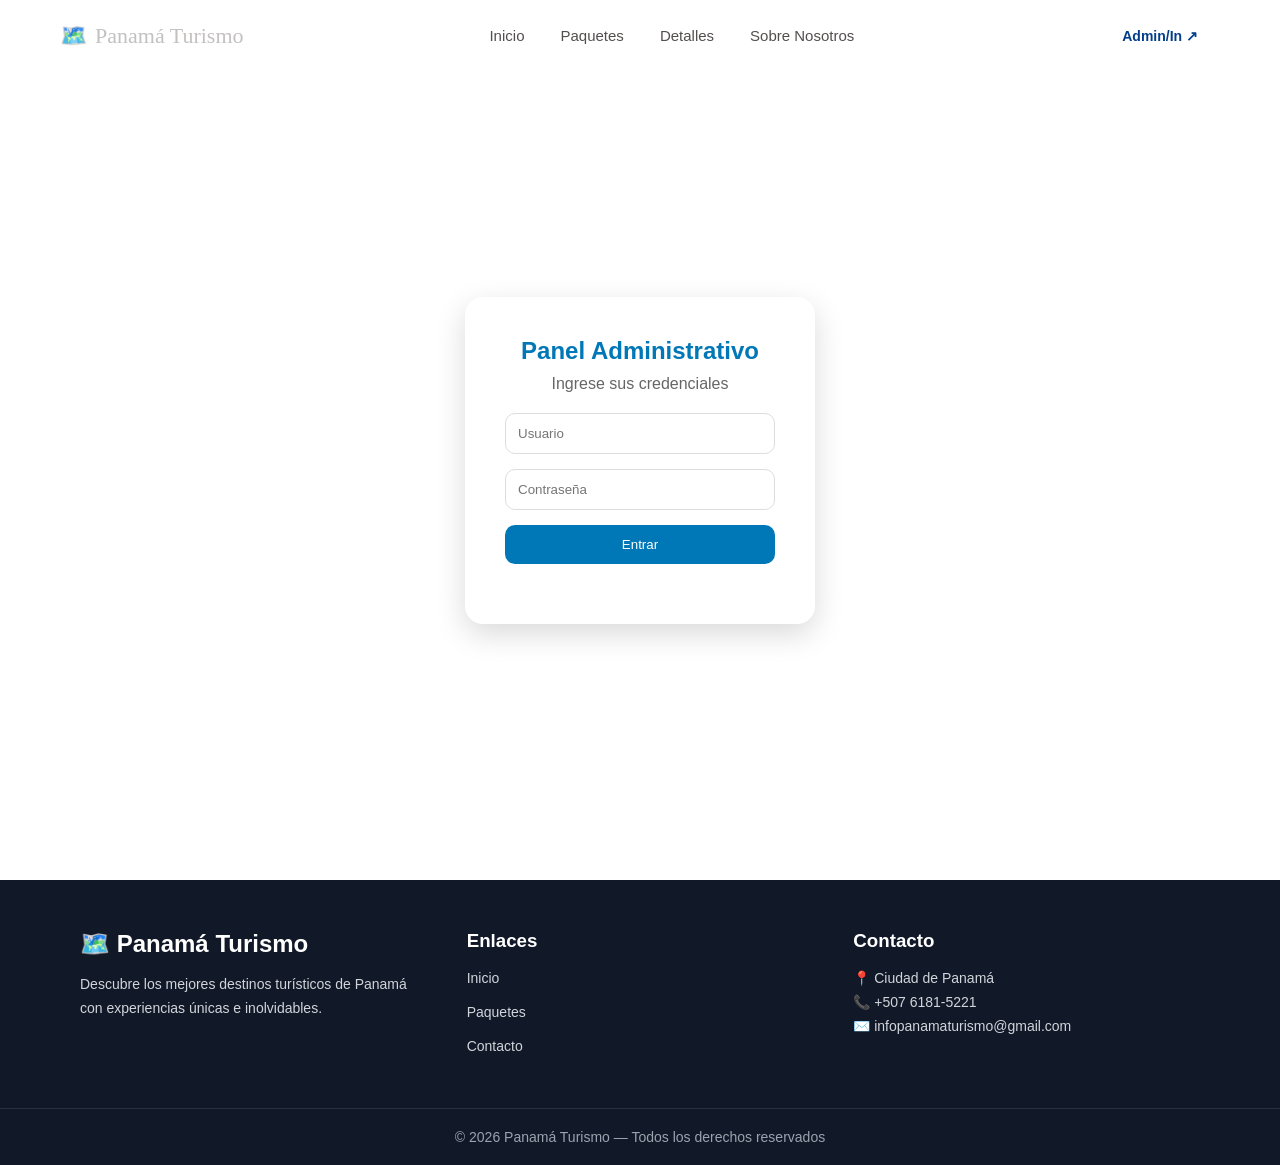
==== commit 47f68196: "Se Creo la vista del admin,Modificamos el css y creamos un archivo footer.css global se aplico a cad" ====
--- a/admin.html
+++ b/admin.html
@@ -1,193 +1,359 @@
 <!DOCTYPE html>
-<html lang="en">
+<html lang="es">
 <head>
     <meta charset="UTF-8">
+
     <link rel="stylesheet" href="css/adminE.css">
     <link rel="stylesheet" href="css/index.css">
-      <link rel="stylesheet" href="https://cdnjs.cloudflare.com/ajax/libs/font-awesome/6.5.0/css/all.min.css">
+    <link rel="stylesheet" href="css/footer.css">
+
     <title>Administrador</title>
-    <!--
-    Archivo: admin.html
-    Descripción: Panel administrativo simulado para visualizar reservas.
-    -->
 </head>
+
 <body>
 
 <!-- ══════════════ NAVBAR ══════════════ -->
 <nav id="navbar">
+
     <a href="index.html" class="nav-logo">
         <span>🗺️</span> Panamá Turismo
     </a>
+
     <ul class="nav-links">
         <li><a href="index.html">Inicio</a></li>
         <li><a href="paquetes.html">Paquetes</a></li>
         <li><a href="detalle.html">Detalles</a></li>
         <li><a href="contacto.html">Sobre Nosotros</a></li>
     </ul>
-    <a href="admin.html" class="nav-admin">Admin/In ↗</a>
+
+    <a href="admin.html" class="nav-admin">
+        Admin/In ↗
+    </a>
+
 </nav>
-    
+
+<!-- ══════════════ LOGIN ══════════════ -->
+<div id="loginAdmin" class="login-container">
+
+    <div class="login-card">
+
+        <h2>Panel Administrativo</h2>
+
+        <p>Ingrese sus credenciales</p>
+
+        <input
+                type="text"
+                id="usuario"
+                placeholder="Usuario"
+        >
+
+        <input
+                type="password"
+                id="password"
+                placeholder="Contraseña"
+        >
+
+        <button onclick="login()">
+            Entrar
+        </button>
+
+        <p id="errorLogin"></p>
+
+    </div>
+
+</div>
+
+<!-- ══════════════ PANEL ADMIN ══════════════ -->
+<div id="panelAdmin" style="display:none;">
+
+    <h1>
+        Lista de Paquetes Reservados
+    </h1>
+
+    <!-- TOP ADMIN -->
+    <div class="top-admin">
+
+        <!-- TOTAL -->
+        <div class="resumen-card">
+
+            <h2 id="totalReservas">0</h2>
+
+            <span>Total Reservas</span>
+
+        </div>
+
+
+        <!-- FILTROS -->
+        <div class="filtros">
+
+            <select id="filtroDestino">
+
+                <option value="todos">
+                    Todos los destinos
+                </option>
+
+            </select>
+
+            <select id="filtroPersonas">
+
+                <option value="todos">
+                    Todas las personas
+                </option>
+
+                <option value="1">
+                    1 Persona
+                </option>
+
+                <option value="2">
+                    2 o más Personas
+                </option>
+
+            </select>
+
+        </div>
+        <!-- FECHA -->
+        <p id="fechaActual"></p>
+
+    </div>
+
+    <!-- TARJETAS -->
+    <div id="reservas"></div>
+
+</div>
+
+<!-- ══════════════ FOOTER ══════════════ -->
+<footer class="footer">
+    <div class="footer-container">
+
+        <div class="footer-brand">
+            <h2>🗺️ Panamá Turismo</h2>
+
+            <p>
+                Descubre los mejores destinos turísticos de Panamá
+                con experiencias únicas e inolvidables.
+            </p>
+        </div>
+
+        <div class="footer-links">
+
+            <h3>Enlaces</h3>
+
+            <a href="index.html">Inicio</a>
+            <a href="paquetes.html">Paquetes</a>
+            <a href="contacto.html">Contacto</a>
+
+        </div>
+
+        <div class="footer-contacto">
+
+            <h3>Contacto</h3>
+
+            <p>📍 Ciudad de Panamá</p>
+            <p>📞 +507 6181-5221</p>
+            <p>✉️ infopanamaturismo@gmail.com</p>
+
+        </div>
+
+    </div>
+
+    <div class="footer-copy">
+        © 2026 Panamá Turismo — Todos los derechos reservados
+    </div>
+
+</footer>
+
+<!-- ══════════════ SCRIPTS ══════════════ -->
+
 <script>
-    const usuario = prompt("Usuario:");
-    const password = prompt("Contraseña:");
-
-    if (usuario !== "AdGS134" || password !== "grupo72026") {
-        alert("Acceso denegado ");
-        window.location.href = "paquetes.html"; // o index.html
+
+    /* LOGIN */
+
+    function login() {
+
+        const usuario =
+            document.getElementById("usuario").value;
+
+        const password =
+            document.getElementById("password").value;
+
+        const error =
+            document.getElementById("errorLogin");
+
+        if(usuario === "kevin" &&
+            password === "1gs134") {
+
+            document.getElementById("loginAdmin")
+                .style.display = "none";
+
+            document.getElementById("panelAdmin")
+                .style.display = "block";
+
+        } else {
+
+            error.textContent =
+                "Usuario o contraseña incorrectos";
+        }
     }
-</script>
-<h1 style="text-align:center;"> Panel de Administración</h1>
-
-<div id="reservas"></div>
-
-<script>
-    const contenedor = document.getElementById("reservas");
-
-    // Obtener reservas
-    let reservas = JSON.parse(localStorage.getItem("reservas")) || [];
-
-    if (reservas.length === 0) {
-        contenedor.innerHTML = "<p>No hay reservas aún </p>";
-    } else {
-        reservas.forEach(r => {
+
+    /* FECHA */
+
+    const fecha = new Date();
+
+    const opciones = {
+
+        year: 'numeric',
+        month: 'long',
+        day: 'numeric'
+    };
+
+    document.getElementById("fechaActual")
+        .textContent =
+        "Fecha : " +
+        fecha.toLocaleDateString('es-ES', opciones);
+
+    /* OBTENER RESERVAS */
+
+    let reservas =
+        JSON.parse(localStorage.getItem("reservas")) || [];
+
+    /* TOTAL */
+
+    document.getElementById("totalReservas")
+        .textContent = reservas.length;
+
+    /* FILTRO DESTINO */
+
+    const filtroDestino =
+        document.getElementById("filtroDestino");
+
+    const destinos =
+        [...new Set(reservas.map(r => r.destino))];
+
+    destinos.forEach(destino => {
+
+        filtroDestino.innerHTML += `
+
+            <option value="${destino}">
+                ${destino}
+            </option>
+
+        `;
+    });
+
+    /* MOSTRAR RESERVAS */
+
+    function mostrarReservas(lista) {
+
+        const contenedor =
+            document.getElementById("reservas");
+
+        contenedor.innerHTML = "";
+
+        if(lista.length === 0) {
+
+            contenedor.innerHTML =
+                "<p>No hay reservas</p>";
+
+            return;
+        }
+
+        lista.forEach(r => {
+
             contenedor.innerHTML += `
-        <div class="card-admin">
-          <h3>${r.destino}</h3>
-          <p><strong>Nombre:</strong> ${r.nombre}</p>
-          <p><strong>Email:</strong> ${r.email}</p>
-          <p><strong>Teléfono:</strong> ${r.telefono}</p>
-          <p><strong>Fecha:</strong> ${r.fecha}</p>
-          <p><strong>Personas:</strong> ${r.personas}</p>
-          <p><strong>Notas:</strong> ${r.notas}</p>
-        </div>
-      `;
+
+                <div class="card-admin">
+
+                    <h3>${r.destino}</h3>
+
+                    <p>
+                        <strong>Nombre:</strong>
+                        ${r.nombre}
+                    </p>
+
+                    <p>
+                        <strong>Email:</strong>
+                        ${r.email}
+                    </p>
+
+                    <p>
+                        <strong>Teléfono:</strong>
+                        ${r.telefono}
+                    </p>
+
+                    <p>
+                        <strong>Fecha:</strong>
+                        ${r.fecha}
+                    </p>
+
+                    <p>
+                        <strong>Personas:</strong>
+                        ${r.personas}
+                    </p>
+
+                    <p>
+                        <strong>Notas:</strong>
+                        ${r.notas}
+                    </p>
+
+                </div>
+
+            `;
         });
     }
+
+    /* MOSTRAR TODO AL INICIO */
+
+    mostrarReservas(reservas);
+
+    /* EVENTOS FILTROS */
+
+    document.getElementById("filtroDestino")
+        .addEventListener("change", filtrar);
+
+    document.getElementById("filtroPersonas")
+        .addEventListener("change", filtrar);
+
+    /* FILTRAR */
+
+    function filtrar() {
+
+        let filtradas = reservas;
+
+        const destino =
+            document.getElementById("filtroDestino").value;
+
+        const personas =
+            document.getElementById("filtroPersonas").value;
+
+        /* FILTRAR DESTINO */
+
+        if(destino !== "todos") {
+
+            filtradas = filtradas.filter(r =>
+                r.destino === destino
+            );
+        }
+
+        /* FILTRAR PERSONAS */
+
+        if(personas === "1") {
+
+            filtradas = filtradas.filter(r =>
+                Number(r.personas) === 1
+            );
+        }
+
+        if(personas === "2") {
+
+            filtradas = filtradas.filter(r =>
+                Number(r.personas) >= 2
+            );
+        }
+
+        mostrarReservas(filtradas);
+    }
+
 </script>
-<!-- ══════════ FOOTER ══════════ -->
-<footer class="site-footer">
- 
-  <div class="footer-inner">
- 
-    <!-- Col 1 · Marca + Newsletter -->
-    <div class="footer-col footer-brand">
-      <a href="index.html" class="footer-logo">🗺️ Panamá Turismo</a>
-      <p class="footer-tagline">
-        Agencia panameña especializada en experiencias auténticas.
-        Conectamos viajeros con lo mejor del istmo desde 2018.
-      </p>
-      
- <!-- REDES SOCIALES -->
-        <div class="footer-social">
-          <a href="https://www.facebook.com/?locale=es_LA" class="social-btn facebook" title="Facebook" aria-label="Facebook">
-            <i class="fab fa-facebook-f"></i>
-          </a>
-
-          <a href="https://www.instagram.com/?hl=es" class="social-btn instagram" title="Instagram" aria-label="Instagram">
-            <i class="fab fa-instagram"></i>
-          </a>
-
-          <a href="https://www.tiktok.com/" class="social-btn tiktok" title="TikTok" aria-label="TikTok">
-            <i class="fab fa-tiktok"></i>
-          </a>
-
-          <a href="https://wa.me/50760000000" class="social-btn whatsapp" title="WhatsApp" aria-label="WhatsApp">
-            <i class="fab fa-whatsapp"></i>
-          </a>
-        </div>
-
- 
-      <!-- Mini newsletter -->
-      <div class="footer-newsletter">
-        <p class="newsletter-label">Recibe ofertas y guías de viaje</p>
-        <form class="newsletter-form" onsubmit="handleNewsletter(event)">
-          <input type="email" placeholder="tu@correo.com" required aria-label="Correo electrónico">
-          <button type="submit">Suscribirse</button>
-        </form>
-        <p class="newsletter-thanks" id="newsletter-thanks" style="display:none;">¡Gracias! Te escribiremos pronto 🎉</p>
-      </div>
-    </div>
- 
-    <!-- Col 2 · Páginas -->
-    <div class="footer-col">
-      <h3 class="footer-col-title">Explorar</h3>
-      <ul class="footer-links">
-        <li><a href="index.html">Inicio</a></li>
-        <li><a href="paquetes.html">Paquetes</a></li>
-        <li><a href="detalle.html">Detalles</a></li>
-        <li><a href="contacto.html">Sobre Nosotros</a></li>
-        <li><a href="admin.html">Iniciar sesión</a></li>
-      </ul>
-    </div>
- 
-    <!-- Col 3 · Destinos -->
-    <div class="footer-col">
-      <h3 class="footer-col-title">Destinos</h3>
-      <ul class="footer-links">
-        <li><a href="paquetes.html">Boquete</a></li>
-        <li><a href="paquetes.html">Bocas del Toro</a></li>
-        <li><a href="paquetes.html">San Blas</a></li>
-        <li><a href="paquetes.html">El Valle de Antón</a></li>
-        <li><a href="paquetes.html">Santa Catalina</a></li>
-        <li><a href="paquetes.html">Isla Contadora</a></li>
-        <li><a href="paquetes.html">Portobelo</a></li>
-        <li><a href="paquetes.html">Pedasí</a></li>
-      </ul>
-    </div>
- 
-    <!-- Col 4 · Contacto -->
-    <div class="footer-col">
-      <h3 class="footer-col-title">Contacto</h3>
- 
-      <div class="footer-contact-item">
-        <span class="contact-icon">📞</span>
-        <div>
-          <strong>WhatsApp</strong>
-          <span>+507 6335-1234</span>
-        </div>
-      </div>
- 
-      <div class="footer-contact-item">
-        <span class="contact-icon">✉️</span>
-        <div>
-          <strong>Email</strong>
-          <a href="mailto:hola@panamaturismo.pa">reservas@panamaturismo.pa</a>
-        </div>
-      </div>
- 
-      <div class="footer-contact-item">
-        <span class="contact-icon">📍</span>
-        <div>
-          <strong>Oficina</strong>
-          <span>Marbella, Ciudad de Panamá</span>
-        </div>
-      </div>
- 
-      <div class="footer-contact-item">
-        <span class="contact-icon">🕐</span>
-        <div>
-          <strong>Horario</strong>
-          <span>Lun – Vie · 8 am a 5 pm</span>
-        </div>
-      </div>
-    </div>
- 
-  </div><!-- /footer-inner -->
- 
-  <hr class="footer-divider">
- 
-  <div class="footer-bottom">
-    <p class="footer-copy">© 2026 Panamá Turismo. Todos los derechos reservados.</p>
-    <div class="footer-legal">
-      <a href="#">Privacidad</a>
-      <a href="#">Términos</a>
-      <span class="footer-license">Licencia turismo #PT-2026</span>
-    </div>
-  </div>
- 
-</footer>
-
-<!-- JS al final del body -->
-<script src="js/index.js"></script>
+
 </body>
 </html>
--- a/css/adminE.css
+++ b/css/adminE.css
@@ -1,77 +1,173 @@
 /* Fondo general */
 body {
     font-family: 'Segoe UI', sans-serif;
-    background: linear-gradient(135deg, #e3f2fd, #ffffff);
+    background: linear-gradient(180deg, #f8fbff 0%, #eef5ff 100%);
+    padding-top: 100px;
+}
+
+/* Título */
+h1 {
+    text-align: center;
+    margin-bottom: 20px;
+    color: #1f2937;
+    font-size: 28px;
+    letter-spacing: 1px;
+    font-family: 'Playfair Display', serif;
 }
 
 /* Contenedor */
 #reservas {
     display: flex;
     flex-wrap: wrap;
-    gap: 25px;
+    gap: 30px;
     padding: 30px;
     justify-content: center;
 }
 
-/* Tarjetas modernas */
+/* Funciones  */
+/* TOP ADMIN */
+.top-admin {
+    display: flex;
+    justify-content: space-between;
+    align-items: center;
+    gap: 20px;
+
+    padding: 20px 40px;
+    margin-bottom: 30px;
+
+    flex-wrap: wrap;
+}
+
+/* Fecha */
+#fechaActual {
+    color: #6b7280;
+    font-size: 14px;
+}
+
+/* Resumen */
+.resumen-card {
+    background: white;
+    border: 1px solid #d1d5db;
+    border-radius: 8px;
+
+    padding: 15px 25px;
+    text-align: center;
+
+    min-width: 180px;
+}
+
+.resumen-card h2 {
+    color: #023E8A;
+    font-size: 28px;
+}
+
+.resumen-card span {
+    color: #6b7280;
+    font-size: 14px;
+}
+
+/* Filtros */
+.filtros {
+    display: flex;
+    gap: 15px;
+}
+
+.filtros select {
+    padding: 10px 15px;
+
+    border: 1px solid #d1d5db;
+    border-radius: 6px;
+
+    background: white;
+}
+/* Tarjetas administrativas */
 .card-admin {
     width: 320px;
     background: white;
-    border-radius: 15px;
+    border: 1px solid #d1d5db;
+    border-radius: 8px;
     padding: 20px;
-    box-shadow: 0 8px 20px rgba(0,0,0,0.15);
-    transition: all 0.3s ease;
-    position: relative;
+    transition: 0.2s ease;
 }
 
-/* Efecto hover */
+/* Hover suave */
 .card-admin:hover {
-    transform: translateY(-8px);
-    box-shadow: 0 12px 25px rgba(0,0,0,0.2);
+    box-shadow: 0 4px 12px rgba(0,0,0,0.08);
 }
 
 /* Título */
 .card-admin h3 {
-    color: #007BFF;
-    margin-bottom: 10px;
+    color: #023E8A;
+    margin-bottom: 15px;
+    font-size: 18px;
+    border-bottom: 1px solid #e5e7eb;
+    padding-bottom: 10px;
 }
 
-/* Texto */
+/* Información */
 .card-admin p {
-    margin: 6px 0;
+    margin: 10px 0;
     font-size: 14px;
+    color: #374151;
+    line-height: 1.5;
 }
 
-/* Línea decorativa */
-.card-admin::before {
-    content: "";
-    position: absolute;
-    top: 0;
-    left: 0;
-    width: 100%;
-    height: 5px;
-    background: linear-gradient(90deg, #007BFF, #00c6ff);
-    border-radius: 15px 15px 0 0;
+/* Labels */
+.card-admin strong {
+    color: #111827;
 }
-/* ── Navbar en Admin ── */
-#navbar {
-    background: rgba(74, 104, 64, 0.95) !important;
-    border-bottom: 1px solid rgba(194, 159, 108, 0.3);
+/* LOGIN ADMIN */
+
+.login-container {
+    display: flex;
+    justify-content: center;
+    align-items: center;
+    height: 80vh;
 }
 
-#navbar .nav-logo {
-    color: white !important;
+.login-card {
+    background: white;
+    width: 350px;
+    padding: 40px;
+    border-radius: 18px;
+    box-shadow: 0 10px 30px rgba(0,0,0,0.15);
+    text-align: center;
 }
 
-#navbar .nav-links a {
-    color: rgba(255, 255, 255, 0.88) !important;
+.login-card h2 {
+    margin-bottom: 10px;
+    color: #0077B6;
 }
 
-#navbar .nav-links a:hover {
-    color: white !important;
+.login-card p {
+    margin-bottom: 20px;
+    color: #666;
 }
 
-#navbar .nav-admin {
-    background: white !important;
-    color: var(--salvia-oscuro) !important;
+.login-card input {
+    width: 100%;
+    padding: 12px;
+    margin-bottom: 15px;
+    border: 1px solid #ddd;
+    border-radius: 10px;
+}
+
+.login-card button {
+    width: 100%;
+    padding: 12px;
+    background: #0077B6;
+    color: white;
+    border: none;
+    border-radius: 10px;
+    cursor: pointer;
+    transition: 0.3s;
+}
+
+.login-card button:hover {
+    background: #023E8A;
+}
+
+#errorLogin {
+    color: red;
+    margin-top: 10px;
 }
--- a/css/index.css
+++ b/css/index.css
@@ -13,15 +13,6 @@
     --gris:        #6B7280;
     --negro:       #111827;
     --verde:       #2D6A4F;
-
- /*Creados despues*/   
- --salvia: #829B72;
- --salvia-oscuro: #4A6840;
- --dorado:        #C29F6C;
- --dorado-claro:  #E0C49A;
- --crema:         #F4E1D2;
- --crema-clara:   #FAF5EF;
- --terracota:     #9C6644
 }
 
 /* ── Reset ── */
@@ -34,102 +25,7 @@
 html {
     scroll-behavior: smooth;
 }
-/*nav*/
-#navbarP {
-    position: fixed;
-    top: 0; left: 0; right: 0;
-    z-index: 100;
-    display: flex;
-    align-items: center;
-    justify-content: space-between;
-    padding: 18px 60px;
-    background: rgba(74, 104, 64, 0.85);
-    backdrop-filter: blur(14px);
-    -webkit-backdrop-filter: blur(14px);
-    border-bottom: 1px solid rgba(255, 255, 255, 0.15);
-    transition: background 0.3s, border-color 0.3s, box-shadow 0.3s;
-}
- 
-#navbarP.scrolled {
-    background: rgba(74, 104, 64, 0.97);
-    border-bottom: 1px solid rgba(194, 159, 108, 0.3);
-    box-shadow: 0 2px 24px rgba(34, 26, 16, 0.18);
-}
- 
-#navbarP .nav-logo {
-    font-family: 'Playfair Display', serif;
-    font-size: 22px;
-    color: white;
-    text-decoration: none;
-    display: flex;
-    align-items: center;
-    gap: 8px;
-}
- 
-#navbarP .nav-links {
-    display: flex;
-    gap: 36px;
-    list-style: none;
-}
- 
-#navbarP .nav-links a {
-    text-decoration: none;
-    color: rgba(255, 255, 255, 0.88);
-    font-size: 15px;
-    font-weight: 500;
-    transition: color 0.2s;
-}
- 
-#navbarP .nav-links a:hover {
-    color: white;
-}
- 
-#navbarP .nav-links a.active {
-    color: white;
-    border-bottom: 2px solid var(--dorado);
-    padding-bottom: 2px;
-}
- 
-#navbarP .nav-admin {
-    background: white;
-    color: var(--salvia-oscuro);
-    border: none;
-    padding: 10px 22px;
-    border-radius: 25px;
-    font-size: 14px;
-    font-weight: 600;
-    cursor: pointer;
-    transition: all 0.3s;
-    text-decoration: none;
-    display: flex;
-    align-items: center;
-    gap: 6px;
-}
- 
-#navbarP .nav-admin:hover {
-    background: var(--dorado);
-    color: white;
-    transform: translateY(-1px);
-}
- 
-/* ════════════════════════════════
-   TÍTULO PRINCIPAL
-════════════════════════════════ */
-h1 {
-    font-family: 'Playfair Display', serif;
-    font-size: clamp(48px, 7vw, 80px);
-    text-align: center;
-    margin-top: 110px;
-    margin-bottom: 8px;
-    color: var(--salvia-oscuro);
-}
- 
-.page-subtitle {
-    text-align: center;
-    color: var(--gris);
-    font-size: 16px;
-    margin-bottom: 40px;
-}
+
 body {
     font-family: 'DM Sans', sans-serif;
     background: var(--blanco);
@@ -156,9 +52,9 @@
 }
 
 nav.scrolled {
-    background: rgba(253, 250, 245, 0.97);
-    border-bottom: 1px solid rgba(194, 159, 108, 0.25);
-    box-shadow: 0 2px 20px rgba(74, 56, 30, 0.1);
+    background: rgba(255, 255, 255, 0.95);
+    border-bottom: 1px solid #e5e7eb;
+    box-shadow: 0 2px 20px rgba(0, 0, 0, 0.08);
 }
 
 nav.scrolled .nav-logo,
@@ -167,14 +63,14 @@
 }
 
 nav.scrolled .nav-admin {
-    background: var(--salvia);
+    background: var(--azul);
     color: white;
 }
 
 .nav-logo {
     font-family: 'Playfair Display', serif;
     font-size: 22px;
-    color: white;
+    color: rgba(189, 185, 185, 0.9);
     text-decoration: none;
     display: flex;
     align-items: center;
@@ -189,7 +85,7 @@
 
 .nav-links a {
     text-decoration: none;
-    color: rgba(255, 255, 255, 0.9);
+    color: rgba(64, 59, 59, 0.9);
     font-size: 15px;
     font-weight: 500;
     transition: color 0.2s;
@@ -199,16 +95,15 @@
     color: white;
 }
 
-/*realizar hover para que se mueva*/
 .nav-links a.active {
-    color: white;
-    border-bottom: 2px solid var(--dorado);
+    color: rgba(67, 62, 62, 0.9);
+    border-bottom: 2px solid var(--turquesa);
     padding-bottom: 2px;
 }
 
 .nav-admin {
     background: white;
-    color: var(--salvia-oscuro);
+    color: var(--azul-oscuro);
     border: none;
     padding: 10px 22px;
     border-radius: 25px;
@@ -223,7 +118,7 @@
 }
 
 .nav-admin:hover {
-    background: var(--dorado);
+    background: var(--turquesa);
     color: white;
     transform: translateY(-1px);
 }
@@ -242,7 +137,7 @@
 .hero-bg {
     position: absolute;
     inset: 0;
-    background: linear-gradient(135deg, #062210 0%, #203f16  55%, #4a3b28 100%);
+    background: linear-gradient(135deg, #023E8A 0%, #0077B6 40%, #00B4D8 100%);
 }
 
 .hero-bg::after {
@@ -250,14 +145,14 @@
     position: absolute;
     inset: 0;
     background-image:
-       radial-gradient(circle at 70% 30%, rgba(186, 215, 122, 0.55) 0%, transparent 60%),
-       radial-gradient(circle at 10% 80%, rgba(4, 15, 7, 0.4) 0%, transparent 50%);
+            radial-gradient(circle at 70% 40%, rgba(0, 180, 216, 0.3) 0%, transparent 50%),
+            radial-gradient(circle at 20% 80%, rgba(0, 60, 120, 0.4) 0%, transparent 40%);
 }
 
 .hero-img-wrap {
     position: absolute;
     right: 0; top: 0; bottom: 0;
-    width: 56%;
+    width: 55%;
     overflow: hidden;
 }
 
@@ -265,22 +160,21 @@
     width: 100%;
     height: 100%;
     object-fit: cover;
-    opacity: 0.45;
+    opacity: 0.55;
 }
 
 .hero-img-wrap::before {
     content: '';
     position: absolute;
     inset: 0;
-    background: linear-gradient(to right, #0c4e0a4a 0%, transparent 15%);
+    background: linear-gradient(to right, #023E8A 0%, transparent 60%);
     z-index: 1;
 }
 
 .hero-content {
     position: relative;
-    top: 80px;
     z-index: 2;
-    padding: 0 30px;
+    padding: 0 60px;
     max-width: 600px;
     animation: fadeUp 0.9s ease both;
 }
@@ -294,8 +188,8 @@
     font-size: 13px;
     letter-spacing: 4px;
     text-transform: uppercase;
-    color: var(--crema);
-    margin-bottom: 1px;
+    color: var(--turquesa);
+    margin-bottom: 16px;
     font-weight: 500;
 }
 
@@ -311,7 +205,7 @@
 
 .hero-subtitle {
     font-size: 18px;
-    color: rgba(255, 255, 255, 0.85);
+    color: rgba(255, 255, 255, 0.8);
     margin-bottom: 40px;
     font-weight: 300;
 }
@@ -325,7 +219,7 @@
 
 .btn-primary {
     background: white;
-    color: var(--salvia-oscuro);
+    color: var(--azul-oscuro);
     padding: 14px 32px;
     border-radius: 30px;
     font-size: 15px;
@@ -340,7 +234,7 @@
 }
 
 .btn-primary:hover {
-    background: var(--dorado);
+    background: var(--turquesa);
     color: white;
     transform: translateY(-2px);
     box-shadow: 0 8px 25px rgba(0, 180, 216, 0.4);
@@ -354,7 +248,7 @@
     font-size: 15px;
     font-weight: 600;
     text-decoration: none;
-    border: 2px solid rgba(255, 255, 255, 0.55);
+    border: 2px solid rgba(255, 255, 255, 0.5);
     cursor: pointer;
     transition: all 0.3s;
 }
@@ -372,7 +266,7 @@
 
 .hero-tag {
     background: rgba(255, 255, 255, 0.15);
-    border: 1px solid rgba(255, 255, 255, 0.3);
+    border: 1px solid rgba(255, 255, 255, 0.25);
     color: white;
     padding: 8px 18px;
     border-radius: 20px;
@@ -384,8 +278,8 @@
 
 .hero-tag:hover,
 .hero-tag.active {
-    background: var(--dorado);
-    border-color: var(--dorado);
+    background: var(--turquesa);
+    border-color: var(--turquesa);
 }
 
 /* ════════════════════════════════
@@ -396,12 +290,12 @@
 }
 
 .section-eyebrow {
-    font-size: 20px;
+    font-size: 12px;
     letter-spacing: 4px;
     text-transform: uppercase;
-    color: var(--dorado);
-    font-weight: 600;
-    margin-bottom: 2px;
+    color: var(--turquesa);
+    font-weight: 600;
+    margin-bottom: 10px;
 }
 
 .section-title {
@@ -415,21 +309,21 @@
 
 .section-sub {
     color: var(--gris);
-    font-size: 18px;
-    margin-bottom: 4px;
+    font-size: 16px;
+    margin-bottom: 36px;
 }
 
 .section-header {
     display: flex;
     align-items: flex-end;
     justify-content: space-between;
-    margin-top:-50px;
-    margin-bottom: 15px;
-}
+    margin-bottom: 48px;
+}
+
 .btn-ver-todos {
     background: transparent;
-    border: 2px solid var(--salvia);
-    color: var(--salvia-oscuro);
+    border: 2px solid var(--azul);
+    color: var(--azul);
     padding: 10px 24px;
     border-radius: 25px;
     font-size: 14px;
@@ -441,7 +335,7 @@
 }
 
 .btn-ver-todos:hover {
-    background: var(--salvia);
+    background: var(--azul);
     color: white;
 }
 
@@ -449,7 +343,7 @@
    DESTINOS DESTACADOS
 ════════════════════════════════ */
 #destinos {
-    background: var(--crema);
+    background: var(--arena);
 }
 
 .destinos-grid {
@@ -462,7 +356,7 @@
     border-radius: 16px;
     overflow: hidden;
     background: white;
-    box-shadow: 0 4px 20px rgba(74, 56, 30, 0.08);
+    box-shadow: 0 4px 20px rgba(0, 0, 0, 0.08);
     transition: transform 0.3s, box-shadow 0.3s;
     cursor: pointer;
     text-decoration: none;
@@ -471,7 +365,7 @@
 
 .destino-card:hover {
     transform: translateY(-8px);
-    box-shadow: 0 16px 40px rgba(74, 56, 30, 0.16);
+    box-shadow: 0 16px 40px rgba(0, 0, 0, 0.15);
 }
 
 .destino-img {
@@ -503,9 +397,9 @@
     text-transform: uppercase;
 }
 
-.destino-badge.nuevo   { background: var(--salvia-oscuro); }
-.destino-badge.vendido { background: var(--terracota); }
-.destino-badge.popular { background: var(--dorado); }
+.destino-badge.nuevo   { background: var(--verde); }
+.destino-badge.vendido { background: #D62828; }
+.destino-badge.popular { background: #F77F00; }
 
 .destino-info {
     padding: 20px;
@@ -519,7 +413,7 @@
 }
 
 .destino-precio {
-    color: var(--salvia-oscuro);
+    color: var(--azul);
     font-weight: 700;
     font-size: 16px;
 }
@@ -546,30 +440,28 @@
 .paquete-card {
     border-radius: 16px;
     overflow: hidden;
-    border: 2px solid #e8dfd5;
+    border: 2px solid #e5e7eb;
     transition: all 0.3s;
     cursor: pointer;
     position: relative;
-    background: var(--crema-clara);
 }
 
 .paquete-card:hover {
-    border-color: var(--dorado);
-    box-shadow: 0 12px 35px rgba(194, 159, 108, 0.2);
+    border-color: var(--turquesa);
+    box-shadow: 0 12px 35px rgba(0, 119, 182, 0.15);
     transform: translateY(-4px);
 }
 
 .paquete-card.destacado {
-    border-color: var(--salvia);
-    box-shadow: 0 8px 30px rgba(130, 155, 114, 0.22);
-    background: white;
+    border-color: var(--azul);
+    box-shadow: 0 8px 30px rgba(0, 119, 182, 0.2);
 }
 
 .paquete-label {
     position: absolute;
     top: -1px; left: 50%;
     transform: translateX(-50%);
-    background: var(--salvia);
+    background: var(--azul);
     color: white;
     font-size: 11px;
     font-weight: 700;
@@ -582,7 +474,7 @@
 .paquete-foto {
     height: 180px;
     overflow: hidden;
-    background: var(--crema);
+    background: #e5e7eb;
 }
 
 .paquete-foto img {
@@ -607,7 +499,6 @@
     font-family: 'Playfair Display', serif;
     font-size: 22px;
     margin-bottom: 10px;
-    color: var(--negro);
 }
 
 .paquete-desc {
@@ -620,7 +511,7 @@
 .paquete-precio {
     font-size: 28px;
     font-weight: 700;
-    color: var(--salvia-oscuro);
+    color: var(--azul-oscuro);
     margin-bottom: 4px;
 }
 
@@ -633,7 +524,7 @@
 .btn-paquete {
     width: 100%;
     padding: 13px;
-    background: var(--salvia);
+    background: var(--azul);
     color: white;
     border: none;
     border-radius: 10px;
@@ -647,14 +538,14 @@
 }
 
 .btn-paquete:hover {
-    background: var(--salvia-oscuro);
+    background: var(--azul-oscuro);
 }
 
 /* ════════════════════════════════
    BLOG / NOTICIAS
 ════════════════════════════════ */
 #blog {
-    background: var(--crema);
+    background: var(--arena);
 }
 
 .blog-grid {
@@ -668,7 +559,7 @@
     border-radius: 16px;
     overflow: hidden;
     display: flex;
-    box-shadow: 0 4px 15px rgba(74, 56, 30, 0.07);
+    box-shadow: 0 4px 15px rgba(0, 0, 0, 0.07);
     transition: transform 0.3s, box-shadow 0.3s;
     cursor: pointer;
     text-decoration: none;
@@ -676,13 +567,13 @@
 
 .blog-card:hover {
     transform: translateY(-5px);
-    box-shadow: 0 12px 30px rgba(74, 56, 30, 0.13);
+    box-shadow: 0 12px 30px rgba(0, 0, 0, 0.12);
 }
 
 .blog-img {
     width: 130px;
     flex-shrink: 0;
-    background: var(--crema);
+    background: #e5e7eb;
     overflow: hidden;
 }
 
@@ -698,7 +589,7 @@
 
 .blog-fecha {
     font-size: 12px;
-    color: var(--dorado);
+    color: var(--turquesa);
     font-weight: 600;
     letter-spacing: 1px;
     margin-bottom: 8px;
@@ -732,25 +623,25 @@
 }
 
 .testi-card {
-    background: var(--crema-clara);
+    background: var(--arena);
     border-radius: 16px;
     padding: 28px;
     position: relative;
-    border-left: 4px solid var(--dorado);
+    border-left: 4px solid var(--turquesa);
 }
 
 .testi-quote {
     position: absolute;
     top: 20px; right: 24px;
     font-size: 60px;
-    color: var(--dorado);
-    opacity: 0.22;
+    color: var(--turquesa);
+    opacity: 0.2;
     font-family: Georgia, serif;
     line-height: 1;
 }
 
 .testi-stars {
-    color: var(--dorado);
+    color: #F59E0B;
     font-size: 16px;
     margin-bottom: 12px;
 }
@@ -773,7 +664,7 @@
     width: 44px;
     height: 44px;
     border-radius: 50%;
-    background: var(--salvia);
+    background: var(--azul);
     color: white;
     display: flex;
     align-items: center;
@@ -786,257 +677,12 @@
 .testi-nombre {
     font-weight: 600;
     font-size: 15px;
-    color: var(--negro);
 }
 
 .testi-pais {
     font-size: 13px;
     color: var(--gris);
 }
-
-/* ════════════════════════════════
-   FOOTER
-════════════════════════════════ */
-
-.site-footer {
-  background: #0F1C2E;
-  color: #B4B2A9;
-  padding: 3.5rem 2rem 1.5rem;
-  font-size: 14px;
-}
- 
-.footer-inner {
-  display: grid;
-  grid-template-columns: 2fr 1fr 1fr 1.2fr;
-  gap: 2.5rem;
-  max-width: 1100px;
-  margin: 0 auto;
-}
- 
-@media (max-width: 900px) {
-  .footer-inner {
-    grid-template-columns: 1fr 1fr;
-  }
-}
-@media (max-width: 540px) {
-  .footer-inner {
-    grid-template-columns: 1fr;
-  }
-}
- 
-.footer-logo {
-  font-size: 20px;
-  font-weight: 600;
-  color: #fff;
-  text-decoration: none;
-  display: inline-block;
-  margin-bottom: 10px;
-}
- 
-.footer-tagline {
-  font-size: 13px;
-  color: #888780;
-  line-height: 1.7;
-  margin: 0 0 18px;
-}
- 
-.footer-social {
-  display: flex;
-  gap: 8px;
-  margin-bottom: 20px;
-}
- 
-.social-btn {
-  width: 34px;
-  height: 34px;
-  border-radius: 50%;
-  border: 1px solid #2C2C2A;
-  display: flex;
-  align-items: center;
-  justify-content: center;
-  color: #B4B2A9;
-  text-decoration: none;
-  font-size: 12px;
-  font-weight: 600;
-  transition: border-color 0.2s, color 0.2s;
-}
-.social-btn:hover {
-  border-color: #5F5E5A;
-  color: #fff;
-}
- 
-.footer-newsletter {
-  border-top: 1px solid #1a2d45;
-  padding-top: 18px;
-}
- 
-.newsletter-label {
-  font-size: 12px;
-  color: #5F5E5A;
-  margin: 0 0 10px;
-}
- 
-.newsletter-form {
-  display: flex;
-  gap: 8px;
-}
- 
-.newsletter-form input {
-  flex: 1;
-  background: #1a2d45;
-  border: 1px solid #2C2C2A;
-  border-radius: 6px;
-  color: #D3D1C7;
-  padding: 8px 12px;
-  font-size: 13px;
-  outline: none;
-}
-.newsletter-form input::placeholder {
-  color: #444441;
-}
-.newsletter-form input:focus {
-  border-color: #1D9E75;
-}
- 
-.newsletter-form button {
-  background: #1D9E75;
-  border: none;
-  border-radius: 6px;
-  color: #fff;
-  padding: 8px 14px;
-  font-size: 13px;
-  font-weight: 600;
-  cursor: pointer;
-  transition: background 0.2s;
-  white-space: nowrap;
-}
-.newsletter-form button:hover {
-  background: #0F6E56;
-}
- 
-.newsletter-thanks {
-  font-size: 13px;
-  color: #5DCAA5;
-  margin: 8px 0 0;
-}
- 
-.footer-col-title {
-  font-size: 11px;
-  font-weight: 600;
-  text-transform: uppercase;
-  letter-spacing: 0.09em;
-  color: #5F5E5A;
-  margin: 0 0 14px;
-}
- 
-.footer-links {
-  list-style: none;
-  margin: 0;
-  padding: 0;
-  display: flex;
-  flex-direction: column;
-  gap: 9px;
-}
- 
-.footer-links a {
-  color: #B4B2A9;
-  text-decoration: none;
-  font-size: 13px;
-  transition: color 0.2s;
-}
-.footer-links a:hover {
-  color: #fff;
-}
- 
-.footer-contact-item {
-  display: flex;
-  align-items: flex-start;
-  gap: 10px;
-  margin-bottom: 14px;
-}
- 
-.contact-icon {
-  font-size: 15px;
-  margin-top: 1px;
-  flex-shrink: 0;
-}
- 
-.footer-contact-item strong {
-  display: block;
-  font-size: 11px;
-  color: #5F5E5A;
-  text-transform: uppercase;
-  letter-spacing: 0.06em;
-  margin-bottom: 2px;
-}
- 
-.footer-contact-item span,
-.footer-contact-item a {
-  font-size: 13px;
-  color: #B4B2A9;
-  text-decoration: none;
-}
-.footer-contact-item a:hover {
-  color: #5DCAA5;
-}
- 
-.footer-divider {
-  border: none;
-  border-top: 1px solid #1a2d45;
-  max-width: 1100px;
-  margin: 2rem auto 1.25rem;
-}
- 
-.footer-bottom {
-  max-width: 1100px;
-  margin: 0 auto;
-  display: flex;
-  justify-content: space-between;
-  align-items: center;
-  flex-wrap: wrap;
-  gap: 10px;
-}
- 
-.footer-copy {
-  font-size: 12px;
-  color: #5F5E5A;
-  margin: 0;
-}
- 
-.footer-legal {
-  display: flex;
-  align-items: center;
-  gap: 16px;
-}
- 
-.footer-legal a {
-  font-size: 12px;
-  color: #5F5E5A;
-  text-decoration: none;
-}
-.footer-legal a:hover {
-  color: #B4B2A9;
-}
- 
-.footer-license {
-  font-size: 12px;
-  color: #444441;
-  border: 1px solid #2C2C2A;
-  border-radius: 99px;
-  padding: 3px 10px;
-}
-
-/* ─── ICONOS REDES SOCIALES ─── */
-.social-btn i {
-  font-size: 16px;   /* tamaño del icono */
-  line-height: 1;
-}
-
-/* Colores opcionales al pasar el mouse */
-.social-btn.facebook:hover { color: #1877f2; }
-.social-btn.instagram:hover { color: #e1306c; }
-.social-btn.tiktok:hover { color: #ffffff; }
-.social-btn.whatsapp:hover { color: #25D366; }
 
 /* ════════════════════════════════
    RESPONSIVE — MÓVIL
--- a/css/footer.css
+++ b/css/footer.css
@@ -0,0 +1,72 @@
+/* FOOTER */
+
+.footer {
+
+    background: #111827;
+    color: white;
+
+    margin-top: 60px;
+
+    padding-top: 50px;
+}
+
+.footer-container {
+
+    max-width: 1200px;
+
+    margin: auto;
+
+    display: grid;
+
+    grid-template-columns:
+            repeat(auto-fit, minmax(250px, 1fr));
+
+    gap: 40px;
+
+    padding: 0 40px 40px;
+}
+
+.footer h2,
+.footer h3 {
+
+    margin-bottom: 15px;
+}
+
+.footer p,
+.footer a {
+
+    color: #d1d5db;
+
+    font-size: 14px;
+
+    line-height: 1.7;
+
+    text-decoration: none;
+}
+
+.footer a {
+
+    display: block;
+
+    margin-bottom: 10px;
+
+    transition: 0.3s;
+}
+
+.footer a:hover {
+
+    color: #00B4D8;
+}
+
+.footer-copy {
+
+    text-align: center;
+
+    border-top: 1px solid rgba(255,255,255,0.1);
+
+    padding: 20px;
+
+    color: #9ca3af;
+
+    font-size: 14px;
+}
